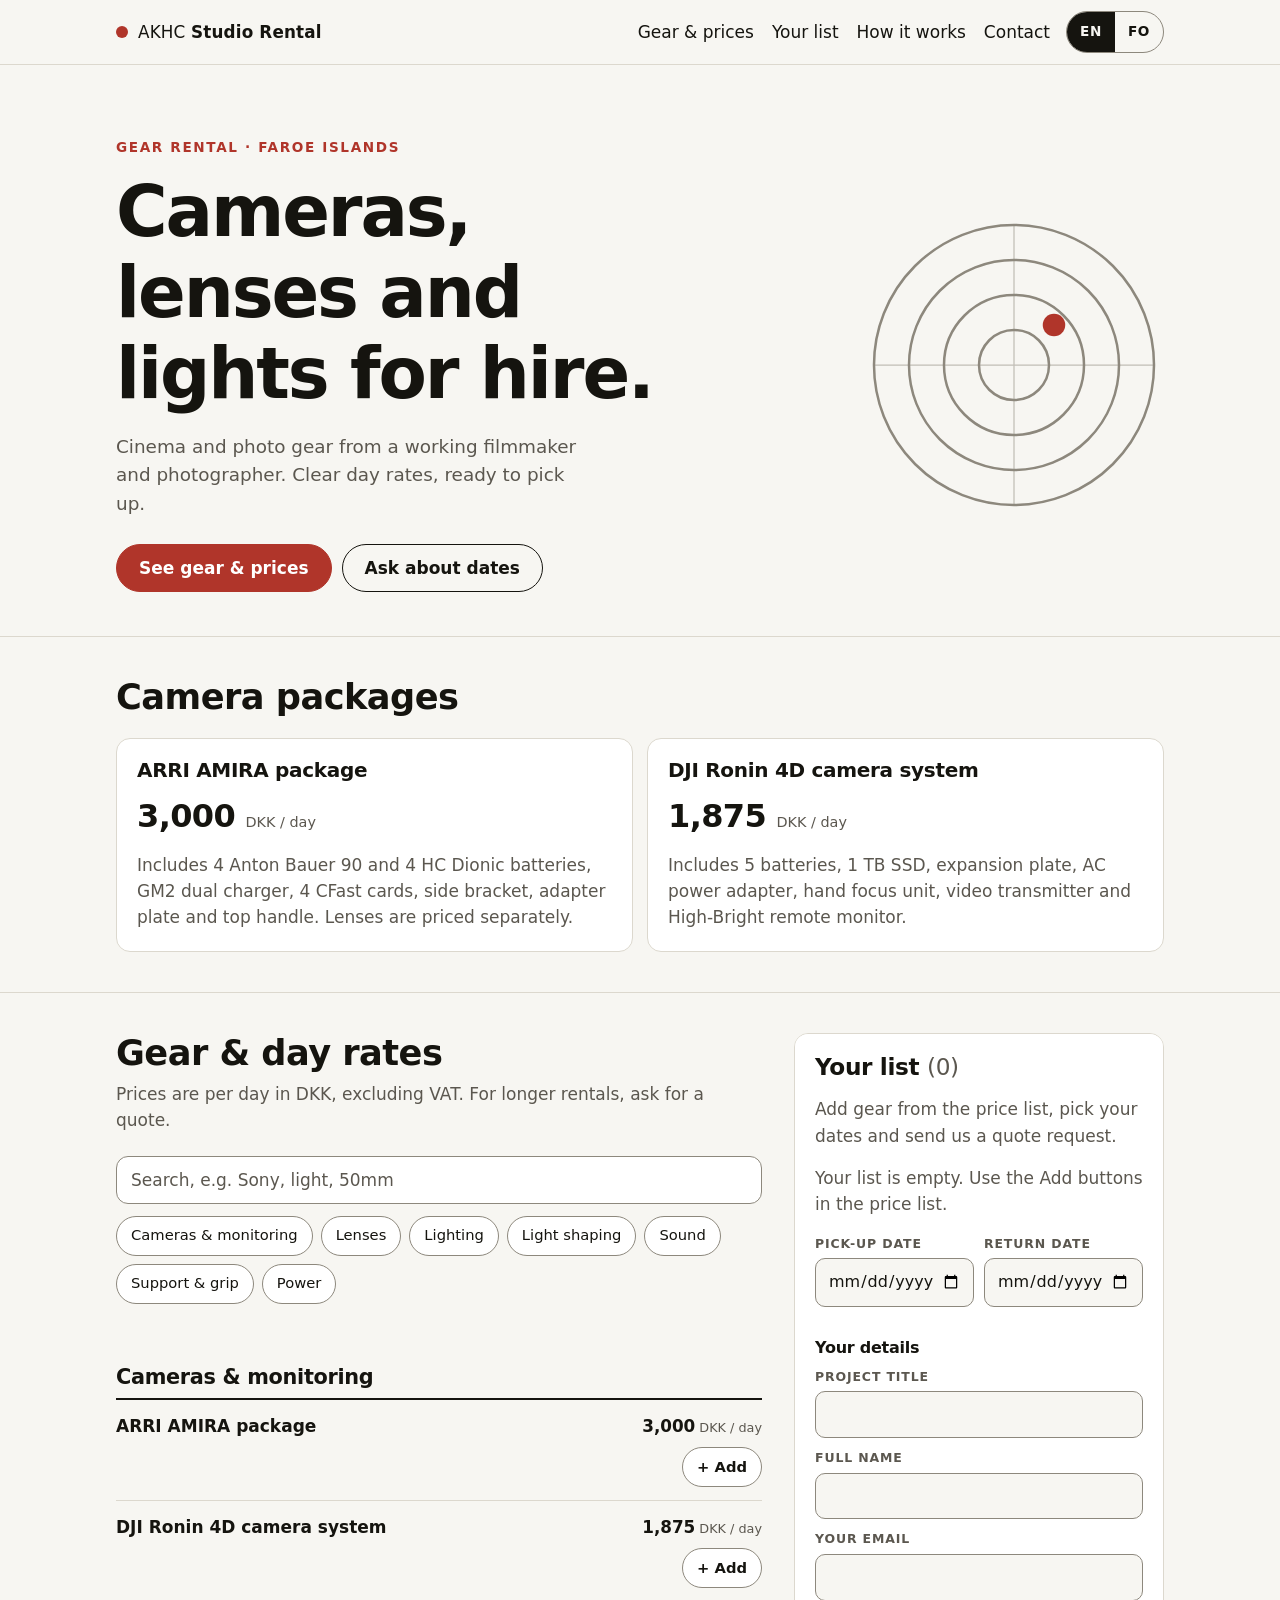
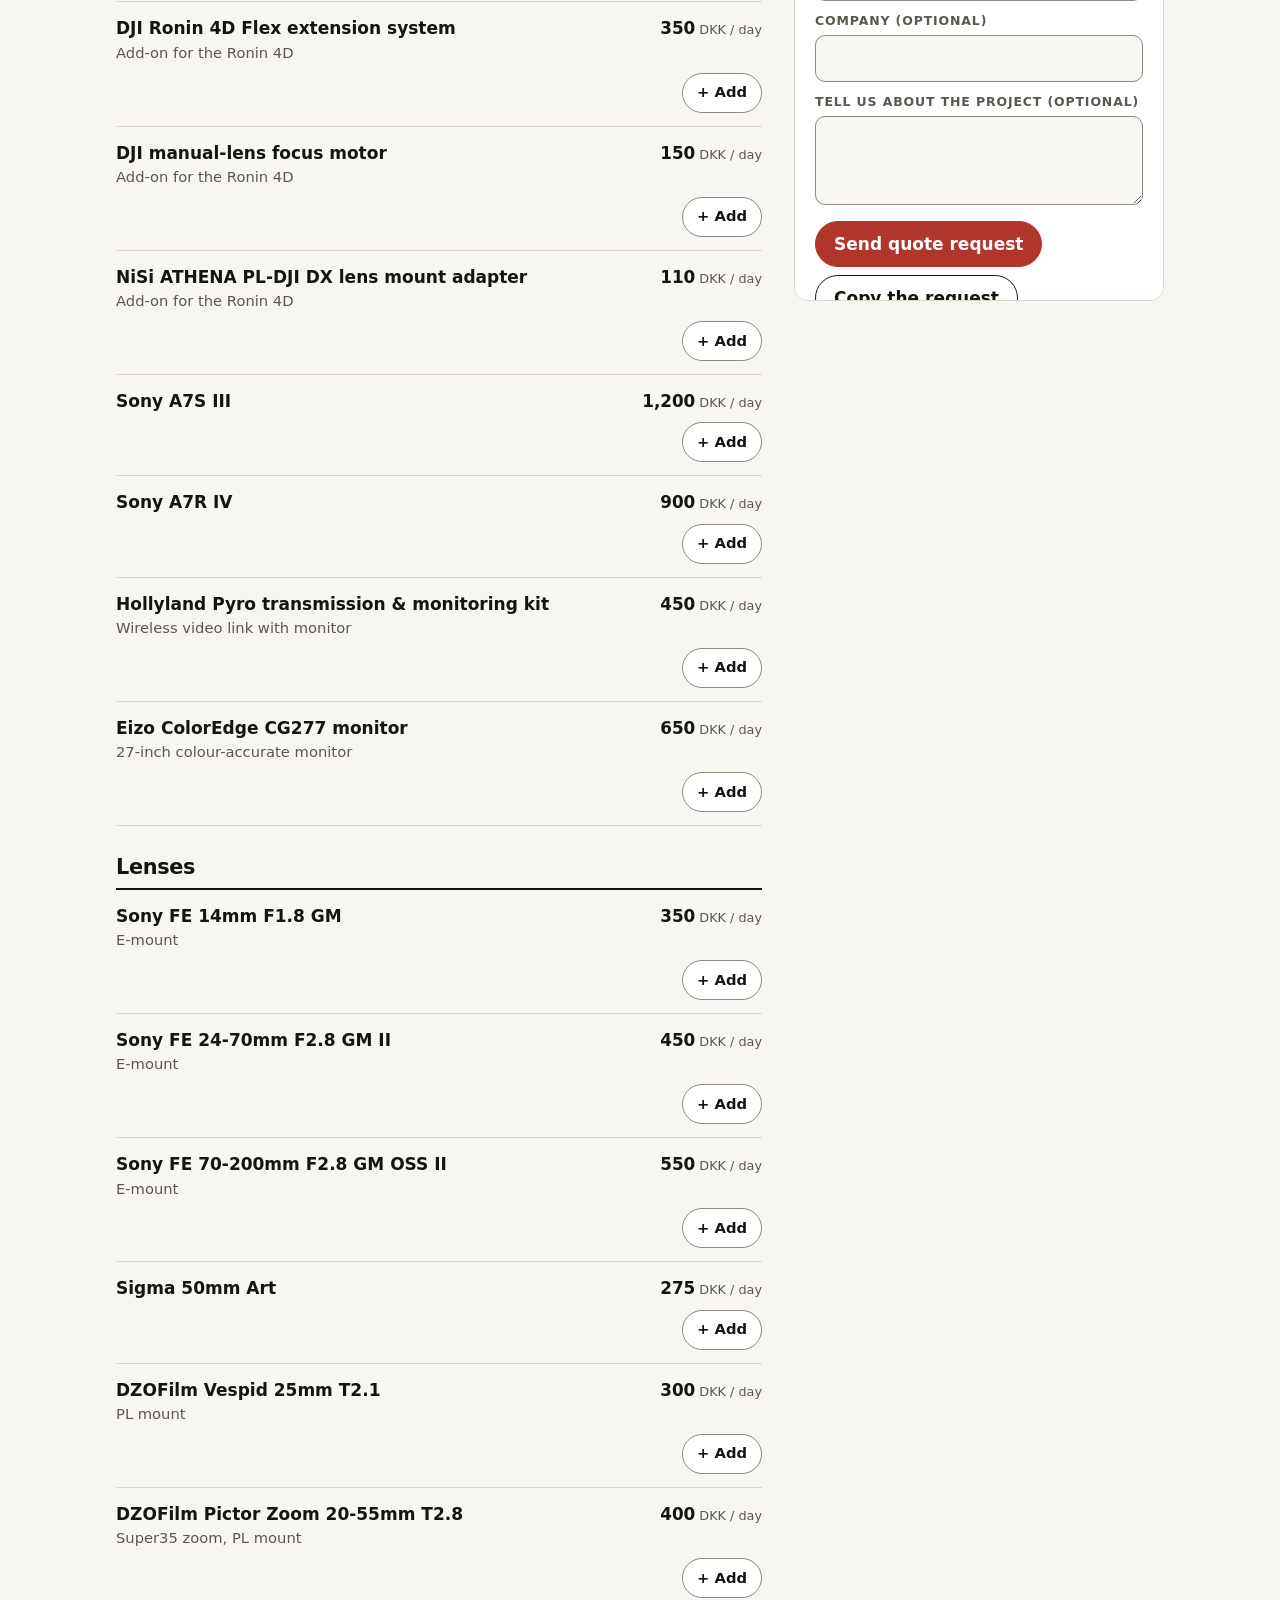
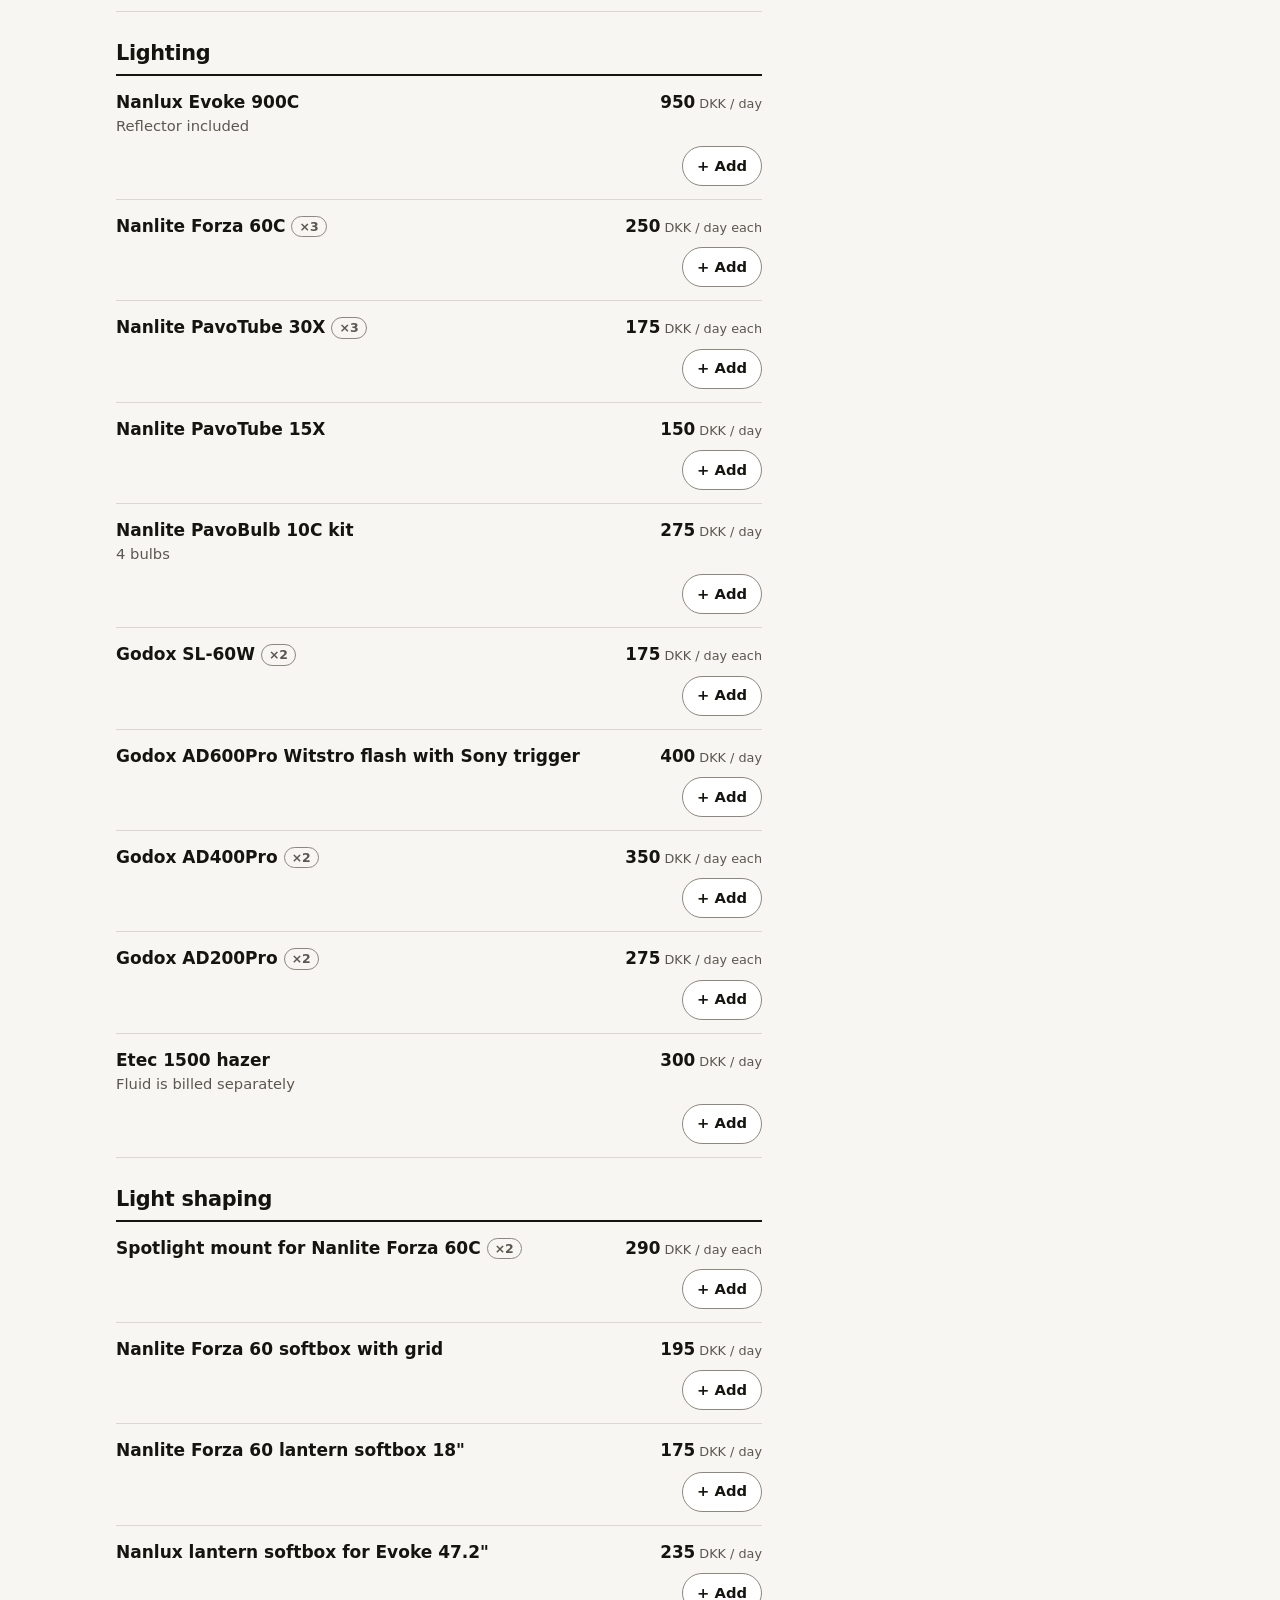
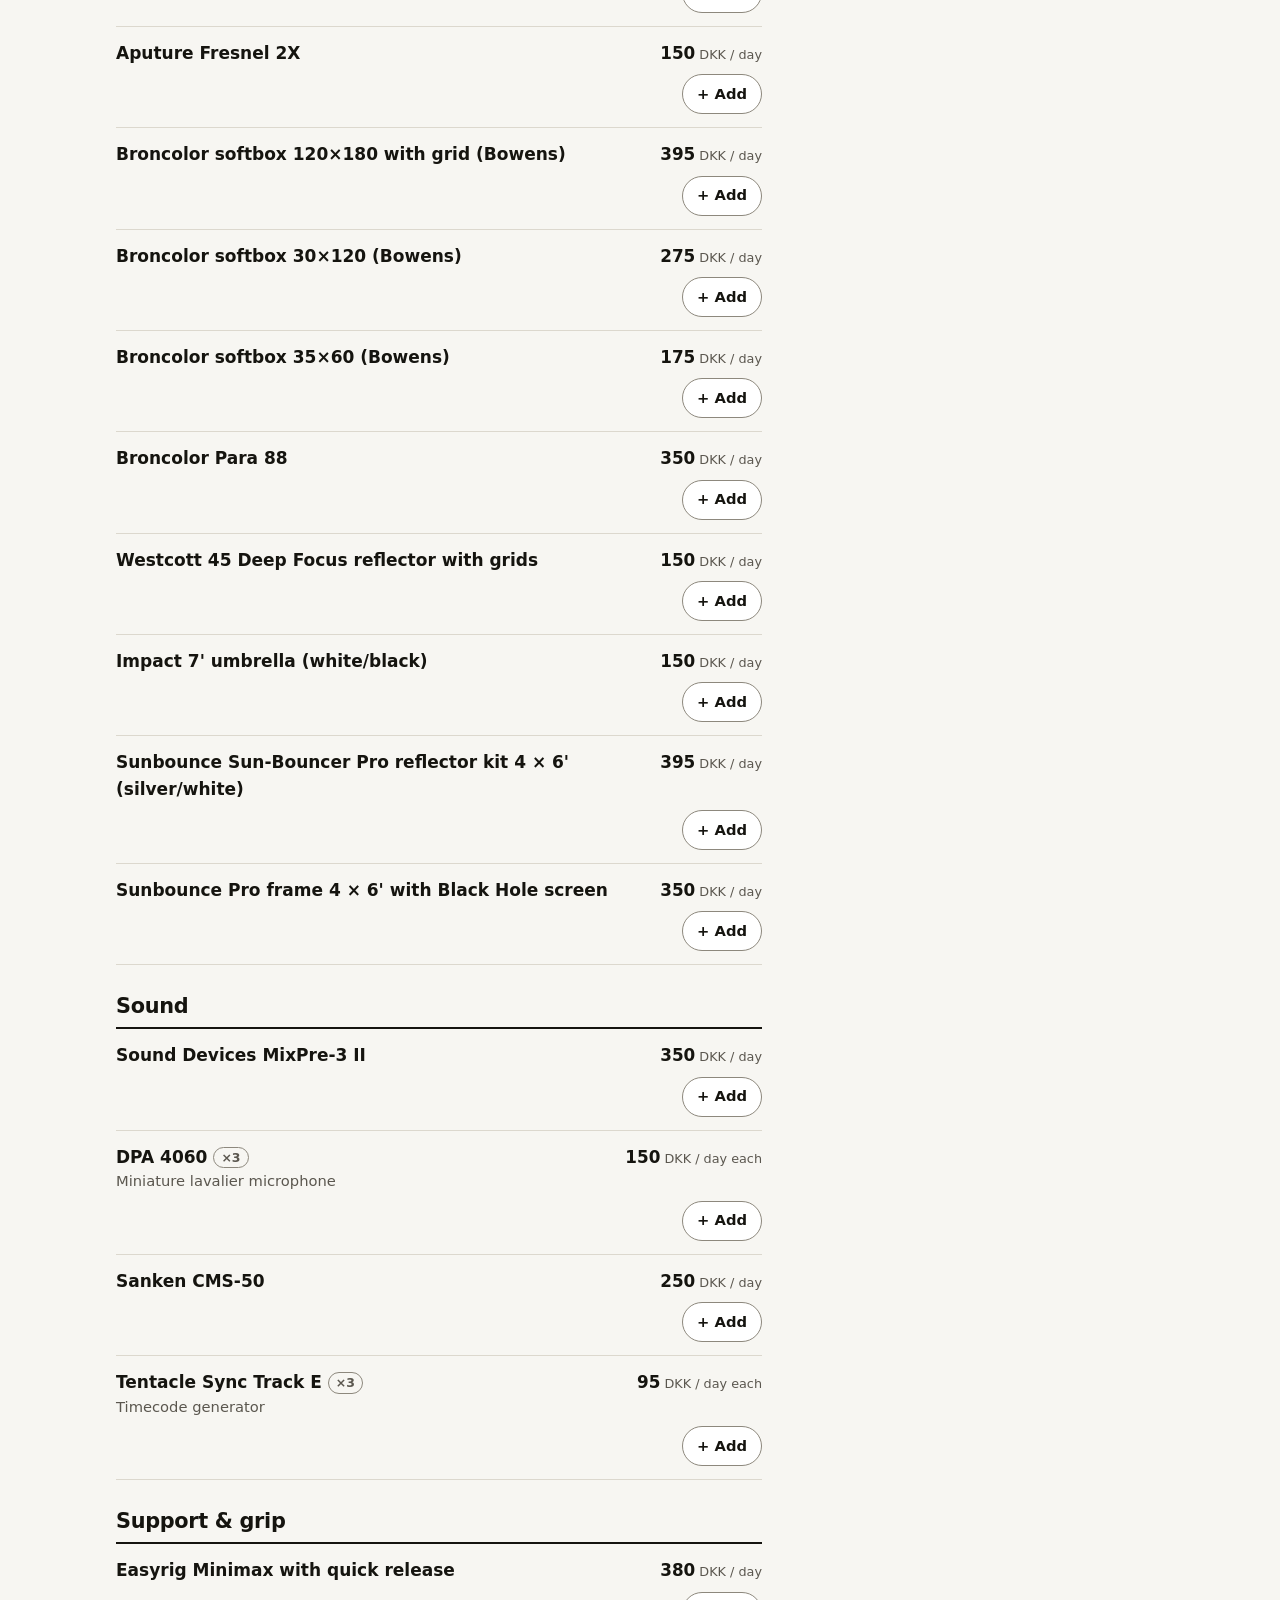
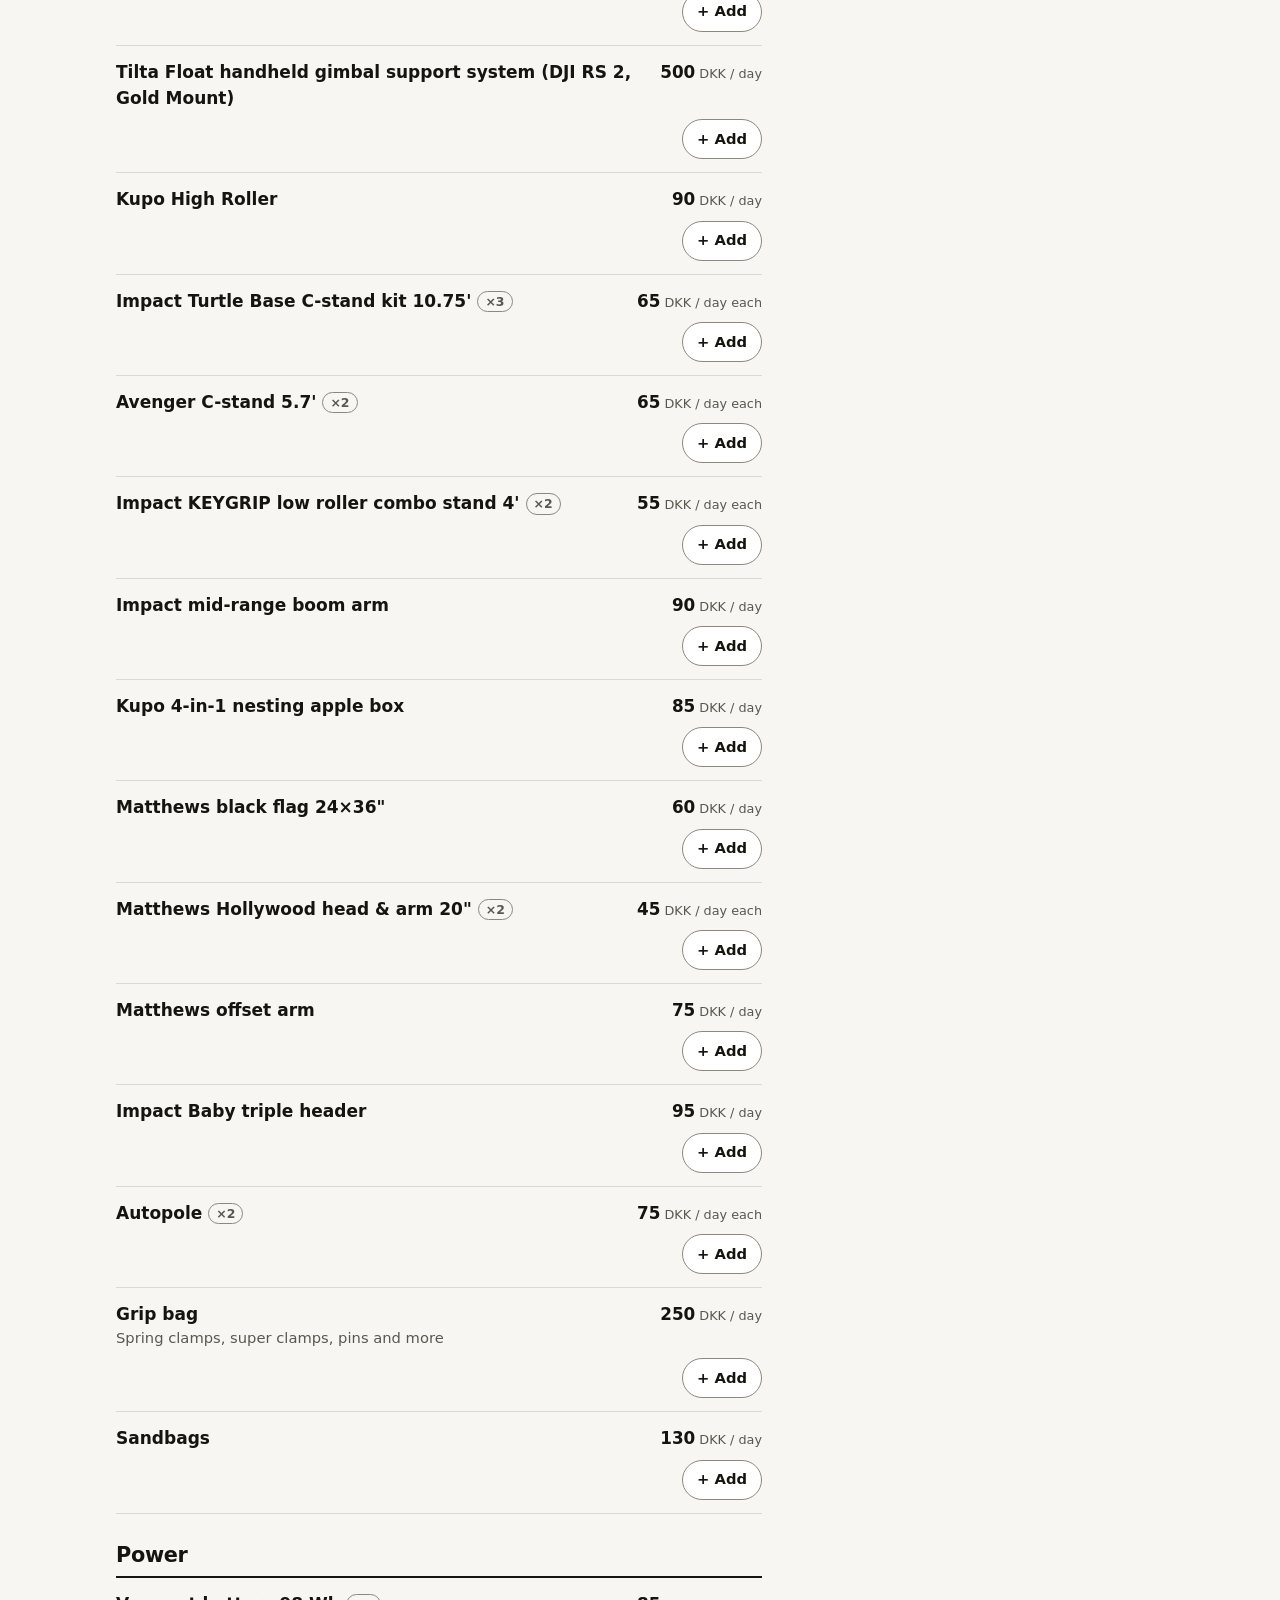
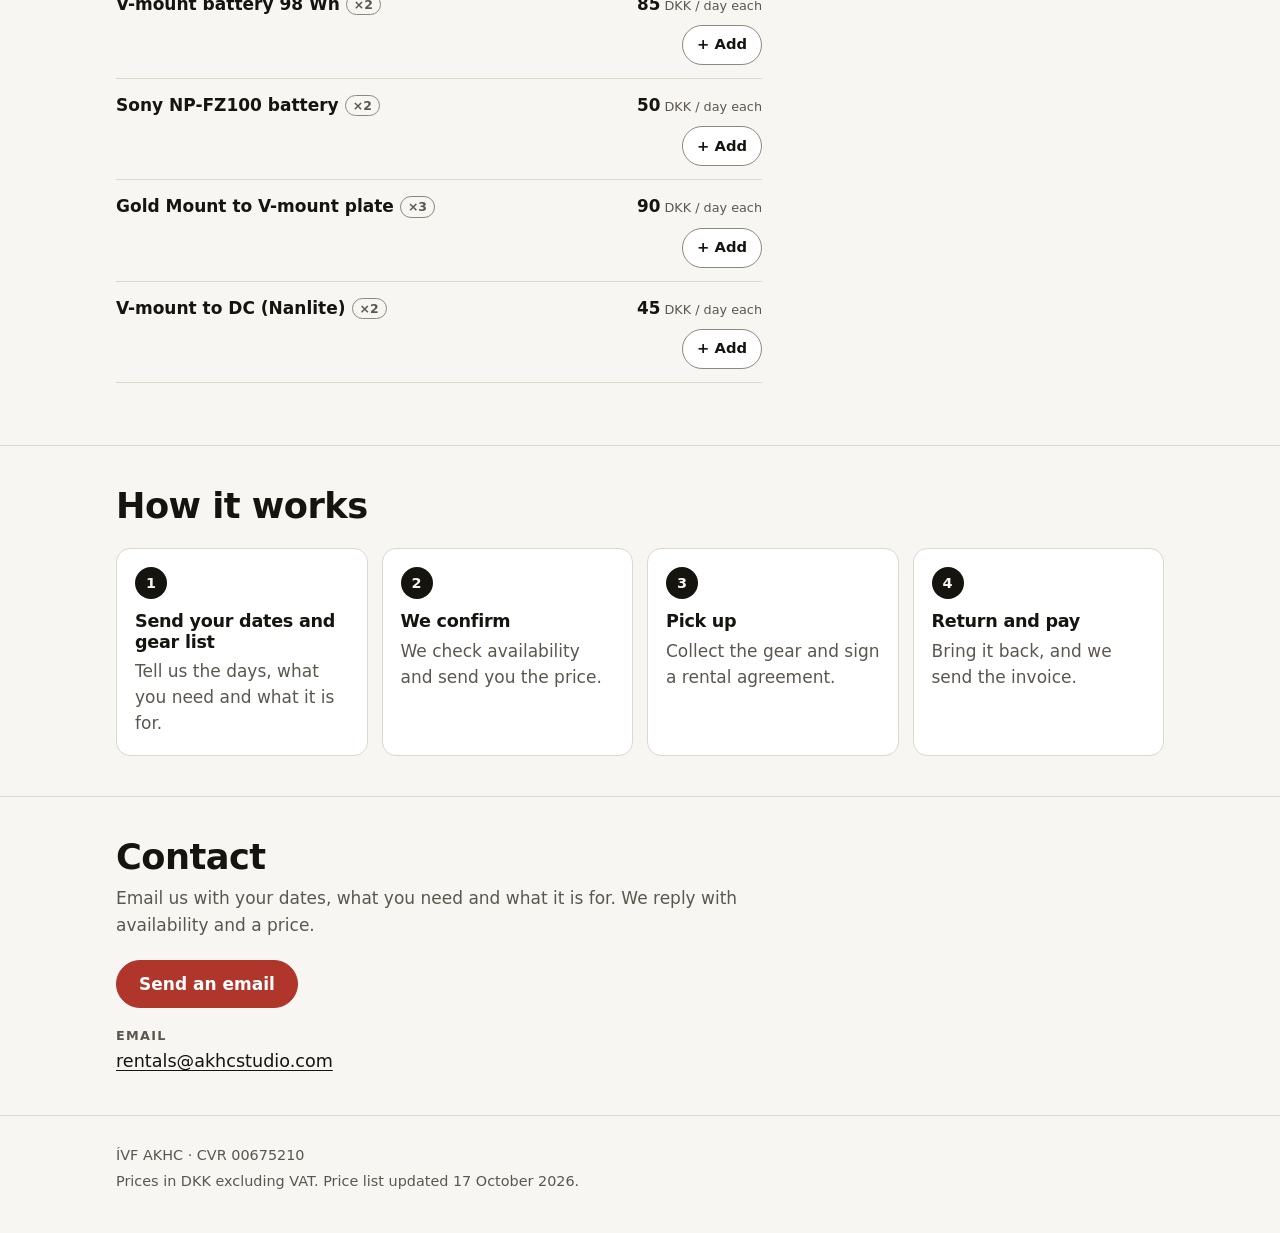
==== index.html @ f1ce41a9 "AKHC Studio Rental website Price list, camera packages and how renting works, with a list visitors c" ====
<!doctype html>
<html lang="en">
<head>
<meta charset="utf-8">
<meta name="viewport" content="width=device-width, initial-scale=1">
<title>AKHC Studio Rental – cameras, lenses and lights for hire</title>
<meta name="description" content="Cinema and photo gear for hire in the Faroe Islands: ARRI AMIRA, DJI Ronin 4D, Sony cameras, lenses, lighting, sound and grip. Day rates in DKK.">
<!-- DRAFT: keeps search engines away. Delete the next line when the site is ready to go public. -->
<meta name="robots" content="noindex">
<meta name="color-scheme" content="light dark">
<meta name="theme-color" content="#f7f6f2" media="(prefers-color-scheme: light)">
<meta name="theme-color" content="#0f0f0e" media="(prefers-color-scheme: dark)">
<link rel="icon" href="favicon.svg" type="image/svg+xml">
<link rel="stylesheet" href="css/style.css">
<script src="js/config.js" defer></script>
<script src="js/gear.js" defer></script>
<script src="js/text.js" defer></script>
<script src="js/quote.js" defer></script>
<script src="js/app.js" defer></script>
</head>
<body>
<a class="skip" href="#main" data-t="skip">Skip to content</a>

<header class="site-header">
  <div class="wrap bar">
    <a class="brand" href="#top" aria-label="AKHC Studio Rental">
      <span class="dot" aria-hidden="true"></span><span class="brand-name">AKHC <b>Studio Rental</b></span>
    </a>
    <div class="lang" role="group" aria-label="Language" data-t-aria-label="langLabel">
      <button type="button" data-lang="en" lang="en" aria-label="English" aria-pressed="true">EN</button>
      <button type="button" data-lang="fo" lang="fo" aria-label="Føroyskt" aria-pressed="false">FO</button>
    </div>
    <nav class="nav" aria-label="Main" data-t-aria-label="navLabel">
      <a href="#gear" data-t="navGear">Gear &amp; prices</a>
      <a href="#list" data-t="navList">Your list</a>
      <a href="#how" data-t="navHow">How it works</a>
      <a href="#contact" data-t="navContact">Contact</a>
    </nav>
  </div>
</header>

<main id="main">
  <section class="hero" id="top">
    <div class="wrap hero-grid">
      <div class="hero-text">
        <p class="kicker" data-t="kicker">Gear rental · Faroe Islands</p>
        <h1 data-t="h1">Cameras, lenses and lights for hire.</h1>
        <p class="lead" data-t="lead">Cinema and photo gear from a working filmmaker and photographer. Clear day rates, ready to pick up.</p>
        <p class="cta">
          <a class="btn primary" href="#gear" data-t="ctaGear">See gear &amp; prices</a>
          <a class="btn" href="#contact" data-t="ctaContact">Ask about dates</a>
        </p>
      </div>
      <svg class="lens" viewBox="0 0 240 240" aria-hidden="true" focusable="false">
        <circle cx="120" cy="120" r="112" fill="none" stroke="currentColor" stroke-width="2"/>
        <circle cx="120" cy="120" r="84" fill="none" stroke="currentColor" stroke-width="2"/>
        <circle cx="120" cy="120" r="56" fill="none" stroke="currentColor" stroke-width="2"/>
        <circle cx="120" cy="120" r="28" fill="none" stroke="currentColor" stroke-width="2"/>
        <path d="M120 8v224M8 120h224" stroke="currentColor" stroke-width="1" opacity=".5"/>
        <circle class="lens-dot" cx="152" cy="88" r="9"/>
      </svg>
    </div>
  </section>

  <noscript><div class="wrap"><p class="notice" id="noscript">This page needs JavaScript to show the price list. Please turn it on, or contact us directly.</p></div></noscript>

  <section class="band" id="packages" aria-labelledby="pkg-h" hidden>
    <div class="wrap">
      <h2 id="pkg-h" data-t="pkgTitle">Camera packages</h2>
      <div class="cards" id="pkg-cards"></div>
    </div>
  </section>

  <section class="band" id="gear" aria-labelledby="gear-h">
    <div class="wrap gear-grid">
    <div class="gear-main">
      <h2 id="gear-h" data-t="gearTitle">Gear &amp; day rates</h2>
      <p class="sub" data-t="gearLead">Prices are per day in DKK, excluding VAT. For longer rentals, ask for a quote.</p>

      <div class="tools">
        <label class="sr" for="q" data-t="searchLabel">Search the gear list</label>
        <input id="q" type="search" autocomplete="off" placeholder="Search, e.g. Sony, light, 50mm" data-t-placeholder="searchPh">
        <nav class="chips" id="chips" aria-label="Jump to a category" data-t-aria-label="jumpLabel"></nav>
      </div>
      <p class="meta" id="count" role="status" aria-live="polite"></p>

      <div id="gear-list"></div>
      <p class="empty" id="empty" data-t="noMatch" hidden>Nothing matches that search.</p>
      <p class="legend" id="legend"></p>
    </div>
    <aside class="list" id="list" aria-labelledby="list-h"></aside>
    </div>
  </section>

  <section class="band" id="how" aria-labelledby="how-h">
    <div class="wrap">
      <h2 id="how-h" data-t="howTitle">How it works</h2>
      <ol class="steps">
        <li><h3 data-t="step1t">Send your dates and gear list</h3><p data-t="step1">Tell us the days, what you need and what it is for.</p></li>
        <li><h3 data-t="step2t">We confirm</h3><p data-t="step2">We check availability and send you the price.</p></li>
        <li><h3 data-t="step3t">Pick up</h3><p data-t="step3">Collect the gear and sign a rental agreement.</p></li>
        <li><h3 data-t="step4t">Return and pay</h3><p data-t="step4">Bring it back, and we send the invoice.</p></li>
      </ol>
    </div>
  </section>

  <section class="band" id="contact" aria-labelledby="contact-h">
    <div class="wrap">
      <h2 id="contact-h" data-t="contactTitle">Contact</h2>
      <p class="sub" data-t="contactLead">Email us with your dates, what you need and what it is for. We reply with availability and a price.</p>
      <div id="contact-body"></div>
    </div>
  </section>
</main>

<a class="listbar" id="listbar" href="#list" hidden></a>

<footer class="site-footer">
  <div class="wrap">
    <p id="foot-company"></p>
    <p><span data-t="footPrices">Prices in DKK excluding VAT.</span> <span id="foot-updated"></span></p>
  </div>
</footer>
</body>
</html>
---- css/style.css ----
/* AKHC Studio Rental – plain CSS, no build step. Colours are tokens on :root; dark mode follows the visitor's system setting. */
:root {
  color-scheme: light dark;
  --bg: #f7f6f2;
  --surface: #ffffff;
  --text: #15140f;
  --muted: #5b574f;
  --line: #dcd8ce;
  --edge: #8d887d;          /* borders of form controls (3:1 against the page) */
  --accent: #b0352a;        /* red from the AKHC logo; text and buttons */
  --on-accent: #ffffff;
  --focus: #1f5fd6;
  --warn-bg: #fff3cf;
  --warn-text: #5c4300;
  --font: ui-sans-serif, system-ui, -apple-system, "Segoe UI", Roboto, "Helvetica Neue", Arial, sans-serif;
  --radius: 14px;
}
@media (prefers-color-scheme: dark) {
  :root {
    --bg: #0f0f0e;
    --surface: #181816;
    --text: #f1eee6;
    --muted: #aaa59a;
    --line: #2e2c27;
    --edge: #6f6b62;
    --accent: #ff7a66;
    --on-accent: #14110f;
    --focus: #8ab4ff;
    --warn-bg: #3a2f10;
    --warn-text: #ffe2a0;
  }
}

*, *::before, *::after { box-sizing: border-box; }
html { -webkit-text-size-adjust: 100%; scroll-padding-top: 12px; }
@media (prefers-reduced-motion: no-preference) { html { scroll-behavior: smooth; } }
body {
  margin: 0;
  background: var(--bg);
  color: var(--text);
  font: 17px/1.55 var(--font);
  overflow-wrap: anywhere;
}
h1, h2, h3 { line-height: 1.15; margin: 0; letter-spacing: -0.015em; }
p { margin: 0; }
a { color: inherit; }
:focus-visible { outline: 3px solid var(--focus); outline-offset: 3px; border-radius: 4px; }
.wrap { width: 100%; max-width: 1080px; margin-inline: auto; padding-inline: 16px; }
.sr { position: absolute; width: 1px; height: 1px; overflow: hidden; clip-path: inset(50%); white-space: nowrap; }
[hidden] { display: none !important; }

.skip { position: absolute; left: 8px; top: -60px; z-index: 10; background: var(--text); color: var(--bg); padding: 10px 14px; border-radius: 8px; }
.skip:focus { top: 8px; }

/* Header */
.site-header { border-bottom: 1px solid var(--line); }
.bar { display: flex; flex-wrap: wrap; align-items: center; justify-content: space-between; gap: 4px 16px; padding-block: 10px; }
.brand { display: inline-flex; align-items: center; gap: 10px; text-decoration: none; min-height: 44px; font-size: 1.05rem; letter-spacing: .01em; }
.brand b { font-weight: 700; }
.dot { width: 12px; height: 12px; border-radius: 50%; background: var(--accent); flex: none; }
.lang { display: inline-flex; border: 1px solid var(--edge); border-radius: 999px; overflow: hidden; }
.lang button { font: inherit; font-size: .85rem; font-weight: 600; letter-spacing: .04em; min-width: 48px; min-height: 40px; padding: 0 12px; border: 0; background: transparent; color: var(--text); cursor: pointer; }
.lang button[aria-pressed="true"] { background: var(--text); color: var(--bg); }
.nav { display: flex; flex-wrap: wrap; gap: 0 18px; width: 100%; }
.nav a { display: inline-flex; align-items: center; min-height: 44px; text-decoration: none; font-weight: 500; }
.nav a:hover { text-decoration: underline; text-underline-offset: 4px; }
@media (min-width: 720px) {
  .nav { width: auto; order: 2; margin-left: auto; }
  .lang { order: 3; }
}

/* Hero */
.hero { padding-block: 44px 28px; }
.hero-grid { display: grid; gap: 28px; align-items: center; }
.kicker { font-size: .85rem; font-weight: 600; letter-spacing: .12em; text-transform: uppercase; color: var(--accent); margin-bottom: 14px; }
h1 { font-size: clamp(2.3rem, 9vw, 4.4rem); max-width: 14ch; font-weight: 750; letter-spacing: -0.03em; }
.lead { font-size: 1.15rem; color: var(--muted); max-width: 40ch; margin-top: 18px; }
.cta { display: flex; flex-wrap: wrap; gap: 10px; margin-top: 26px; }
.btn { display: inline-flex; align-items: center; justify-content: center; min-height: 48px; padding: 0 22px; border: 1.5px solid var(--text); border-radius: 999px; font-weight: 600; text-decoration: none; background: transparent; color: var(--text); }
.btn:hover { background: var(--surface); }
.btn.primary { background: var(--accent); border-color: var(--accent); color: var(--on-accent); }
.btn.primary:hover { filter: brightness(1.08); }
.lens { display: none; width: min(100%, 300px); justify-self: end; color: var(--line); }
.lens-dot { fill: var(--accent); }
@media (min-width: 720px) {
  .hero { padding-block: 72px 44px; }
  .hero-grid { grid-template-columns: 1.4fr 1fr; }
  .lens { display: block; color: var(--edge); }
}

/* Sections */
.band { padding-block: 40px; border-top: 1px solid var(--line); }
h2 { font-size: clamp(1.6rem, 5vw, 2.2rem); }
.sub { color: var(--muted); margin-top: 8px; max-width: 60ch; }
h3 { font-size: 1.1rem; }

/* Package cards */
.cards { display: grid; gap: 14px; margin-top: 20px; }
@media (min-width: 720px) { .cards { grid-template-columns: 1fr 1fr; } }
.card { background: var(--surface); border: 1px solid var(--line); border-radius: var(--radius); padding: 20px; display: flex; flex-direction: column; gap: 10px; }
.card h3 { font-size: 1.25rem; }
.card p.price { font-size: 2rem; font-weight: 750; letter-spacing: -0.02em; color: var(--text); }
.card .price small { font-size: .9rem; font-weight: 500; color: var(--muted); letter-spacing: 0; }
.card p { color: var(--muted); }
.card .est { margin: 0 0 0 8px; vertical-align: 4px; }

/* Search and category chips (the list is kept narrower than the page so names and prices stay close) */
.tools, .meta, .cat, .legend, .empty { max-width: 860px; }
.tools { margin-top: 22px; display: grid; gap: 12px; }
#q { width: 100%; min-height: 48px; font: inherit; color: var(--text); background: var(--surface); border: 1.5px solid var(--edge); border-radius: 12px; padding: 0 14px; }
#q::placeholder { color: var(--muted); opacity: 1; }
.chips { display: flex; flex-wrap: wrap; gap: 8px; }
.chips a { display: inline-flex; align-items: center; min-height: 40px; padding: 0 14px; border: 1px solid var(--edge); border-radius: 999px; font-size: .92rem; text-decoration: none; background: var(--surface); }
.chips a:hover { border-color: var(--text); }
.meta { color: var(--muted); font-size: .9rem; margin-top: 12px; min-height: 1.4em; }

/* Gear list */
.cat { margin-top: 30px; }
.cat h3 { font-size: 1.3rem; padding-bottom: 8px; border-bottom: 2px solid var(--text); }
.items { list-style: none; margin: 0; padding: 0; }
.item { display: grid; grid-template-columns: 1fr auto; gap: 2px 16px; align-items: baseline; padding: 13px 0; border-bottom: 1px solid var(--line); }
.item-name { font-weight: 600; }
.qty { display: inline-block; margin-left: 6px; padding: 0 7px; border-radius: 999px; border: 1px solid var(--edge); font-size: .78rem; font-weight: 600; color: var(--muted); vertical-align: 1px; white-space: nowrap; }
.item-note { display: block; color: var(--muted); font-size: .92rem; }
.item-price { grid-column: 2; grid-row: 1; text-align: right; white-space: nowrap; font-variant-numeric: tabular-nums; }
.item-price .amt { font-weight: 700; font-size: 1.05rem; }
.item-price .unit { color: var(--muted); font-size: .8rem; }
.est { display: inline-block; margin-right: 6px; padding: 0 6px; border-radius: 6px; background: var(--warn-bg); color: var(--warn-text); font-size: .72rem; font-weight: 700; letter-spacing: .03em; }
.ask { color: var(--muted); font-size: .92rem; }
@media (max-width: 560px) { .item-price .unit { display: block; line-height: 1.3; } }
.empty { margin-top: 24px; color: var(--muted); }
.legend { margin-top: 22px; color: var(--muted); font-size: .9rem; }

/* How it works */
.steps { list-style: none; margin: 22px 0 0; padding: 0; display: grid; gap: 14px; counter-reset: s; }
@media (min-width: 720px) { .steps { grid-template-columns: repeat(4, 1fr); } }
.steps li { counter-increment: s; background: var(--surface); border: 1px solid var(--line); border-radius: var(--radius); padding: 18px; }
.steps li::before { content: counter(s); display: grid; place-items: center; width: 32px; height: 32px; border-radius: 50%; background: var(--text); color: var(--bg); font-weight: 700; font-size: .9rem; margin-bottom: 12px; }
.steps p { color: var(--muted); margin-top: 6px; }

/* Contact */
.contact { margin-top: 22px; display: grid; gap: 18px; }
.contact dl { margin: 0; display: grid; gap: 14px; }
.contact dt { font-size: .8rem; font-weight: 600; letter-spacing: .1em; text-transform: uppercase; color: var(--muted); }
.contact dd { margin: 2px 0 0; font-size: 1.1rem; }
.contact dd a { text-underline-offset: 3px; }
.notice { background: var(--warn-bg); color: var(--warn-text); border-radius: 10px; padding: 12px 14px; margin-top: 16px; font-size: .95rem; }

/* Footer */
.site-footer { border-top: 1px solid var(--line); padding-block: 28px 40px; color: var(--muted); font-size: .9rem; display: grid; gap: 4px; }
.site-footer .wrap { display: grid; gap: 4px; }

/* Your list: the quote request. A panel beside the price list on a wide screen, below it on a phone. */
button.btn { font: inherit; font-weight: 600; cursor: pointer; }
.btn:disabled { opacity: .5; cursor: not-allowed; }
.gear-grid { display: grid; gap: 32px; }
.gear-main { min-width: 0; }
.list { background: var(--surface); border: 1px solid var(--line); border-radius: var(--radius); padding: 20px; display: grid; gap: 16px; min-width: 0; align-content: start; scroll-margin-top: 12px; }
@media (min-width: 1000px) {
  .gear-grid { grid-template-columns: minmax(0, 1fr) 370px; align-items: start; }
  .list { position: sticky; top: 16px; max-height: calc(100vh - 32px); overflow: auto; overscroll-behavior: contain; }
}
.list h2 { font-size: 1.45rem; }
.list h3 { font-size: 1rem; }
.list .sub { margin-top: 0; }
.list .count { color: var(--muted); font-weight: 500; font-variant-numeric: tabular-nums; }
.list-empty { color: var(--muted); }
.list-items { list-style: none; margin: 0; padding: 0; }
.list-items li { display: grid; grid-template-columns: minmax(0, 1fr) auto; gap: 4px 12px; align-items: center; padding: 10px 0; border-bottom: 1px solid var(--line); }
.list-items li:first-child { border-top: 1px solid var(--line); }
.list-items .nm { font-weight: 600; }
.list-items .pr { color: var(--muted); font-size: .88rem; font-variant-numeric: tabular-nums; }
.list-ctl { display: inline-flex; align-items: center; gap: 4px; }
.stepper { display: inline-flex; align-items: center; border: 1.5px solid var(--edge); border-radius: 999px; background: var(--surface); }
.stepper button { font: inherit; font-weight: 700; font-size: 1.1rem; width: 40px; min-height: 40px; border: 0; border-radius: 999px; background: transparent; color: var(--text); cursor: pointer; }
.stepper button:disabled { color: var(--edge); cursor: default; }
.stepper output { min-width: 1.5em; text-align: center; font-weight: 700; font-variant-numeric: tabular-nums; }
.rm { font: inherit; font-size: 1.3rem; line-height: 1; width: 40px; min-height: 40px; border: 0; border-radius: 999px; background: transparent; color: var(--muted); cursor: pointer; }
.rm:hover { color: var(--text); }
.add { font: inherit; font-weight: 600; font-size: .92rem; min-height: 40px; padding: 0 14px; border-radius: 999px; border: 1.5px solid var(--edge); background: var(--surface); color: var(--text); cursor: pointer; white-space: nowrap; }
.add:hover { border-color: var(--text); }
.item-add { grid-column: 2; grid-row: 2; justify-self: end; margin-top: 6px; }
.list label { display: grid; gap: 5px; font-size: .78rem; font-weight: 600; letter-spacing: .07em; text-transform: uppercase; color: var(--muted); min-width: 0; }
.list input, .list textarea { font: inherit; font-size: 1rem; font-weight: 400; letter-spacing: 0; text-transform: none; color: var(--text); background: var(--bg); border: 1.5px solid var(--edge); border-radius: 10px; padding: 10px 12px; min-height: 46px; width: 100%; min-width: 0; }
.list textarea { resize: vertical; line-height: 1.4; }
.list-dates { display: grid; grid-template-columns: repeat(auto-fit, minmax(min(100%, 140px), 1fr)); gap: 10px; }
.list-form { display: grid; gap: 10px; }
.list-sum { margin: 0; display: grid; grid-template-columns: 1fr auto; gap: 4px 12px; font-variant-numeric: tabular-nums; }
.list-sum dt { color: var(--muted); }
.list-sum dd { margin: 0; text-align: right; }
.list-sum .big { font-weight: 750; font-size: 1.25rem; color: var(--text); }
.list .note { color: var(--muted); font-size: .9rem; margin-top: 8px; }
.list .notice { margin-top: 0; }
.list .actions { display: flex; flex-wrap: wrap; gap: 8px 10px; align-items: center; }
.list .actions.small { gap: 2px 18px; }
.list .btn { min-height: 46px; padding: 0 18px; }
.linkbtn { font: inherit; font-size: .95rem; min-height: 40px; padding: 0; border: 0; background: none; color: var(--text); text-decoration: underline; text-underline-offset: 3px; cursor: pointer; }
.linkbtn:disabled { color: var(--edge); text-decoration: none; cursor: default; }
.list .status { min-height: 1.4em; font-size: .92rem; color: var(--muted); }
.list .status.bad { color: var(--accent); font-weight: 600; }
.listbar { position: fixed; left: 12px; right: 12px; bottom: calc(12px + env(safe-area-inset-bottom, 0px)); z-index: 5; display: flex; justify-content: space-between; align-items: center; gap: 12px; min-height: 52px; padding: 0 20px; border-radius: 999px; background: var(--text); color: var(--bg); text-decoration: none; font-weight: 600; font-variant-numeric: tabular-nums; box-shadow: 0 6px 20px rgba(0, 0, 0, .25); }
body.has-list { padding-bottom: 80px; }
@media (min-width: 1000px) { .listbar { display: none !important; } body.has-list { padding-bottom: 0; } }

@media print {
  .site-header, .hero, .tools, .chips, .skip, #contact .btn, .lang { display: none !important; }
  body { background: #fff; color: #000; font-size: 11pt; }
  .band { border: 0; padding-block: 12px; }
  .card, .steps li { border-color: #999; }
  a { text-decoration: none; }
  .listbar, .item-add, .list .actions, .list .status, .list-form, .stepper button, .rm, .list .notice, #list-link { display: none !important; }
  .stepper { border: 0; }
  .list { border: 0; padding: 0; position: static; max-height: none; overflow: visible; }
  /* "Print or save as PDF" in Your list: only the list, the dates and the estimate */
  body.print-list main > section:not(#gear), body.print-list .gear-main, body.print-list .site-footer { display: none !important; }
}
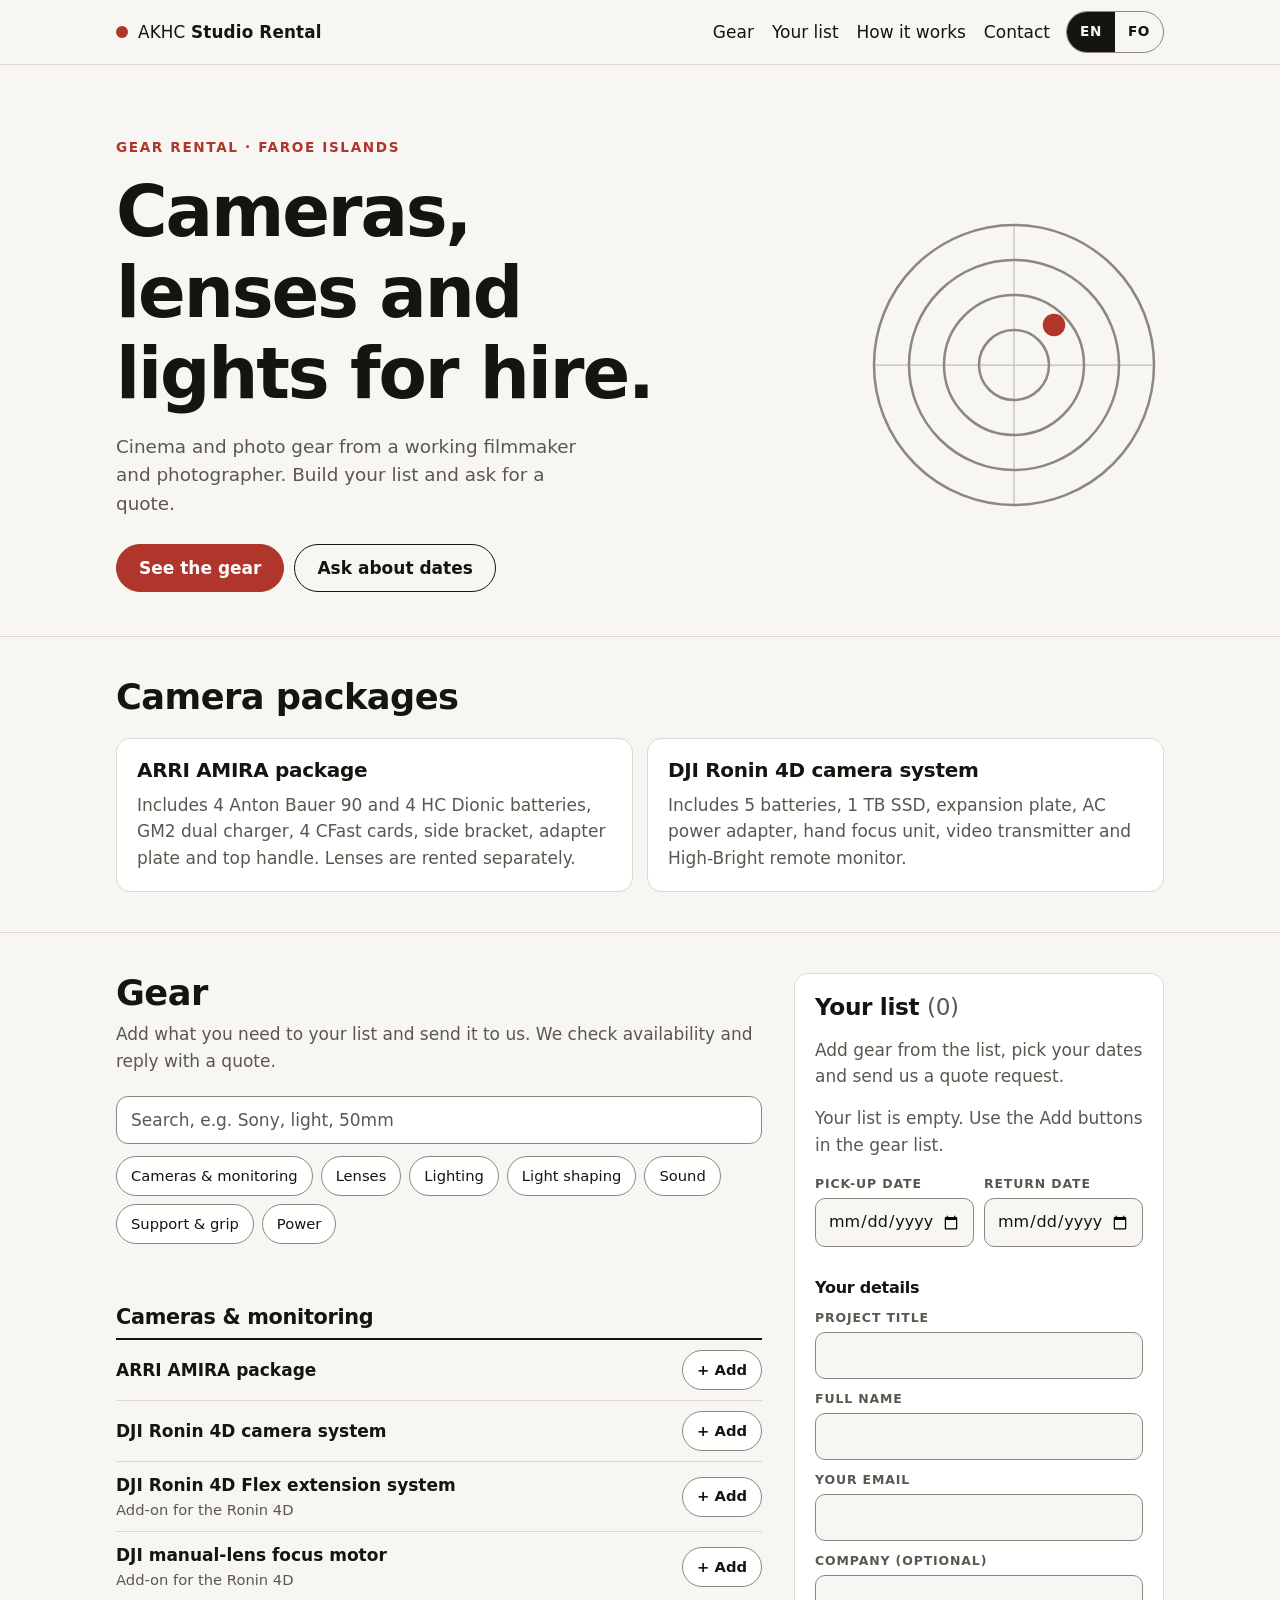
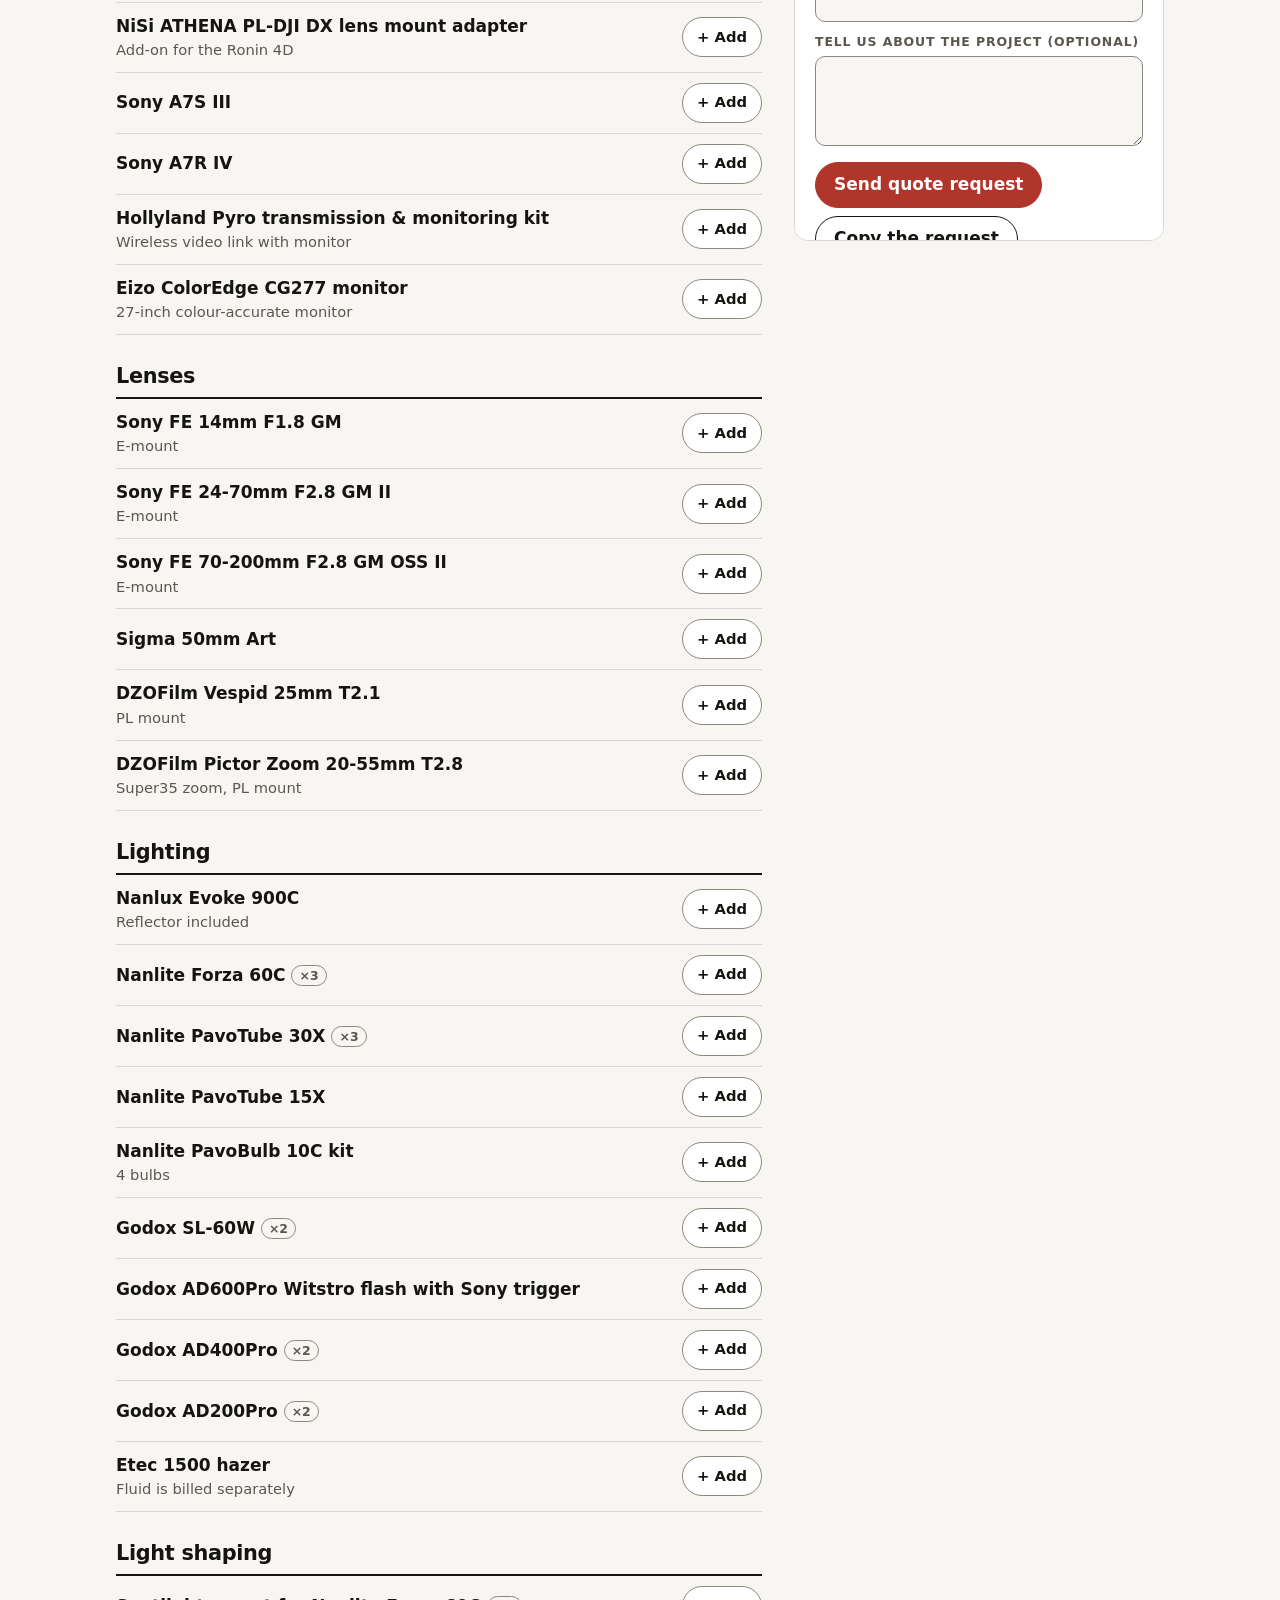
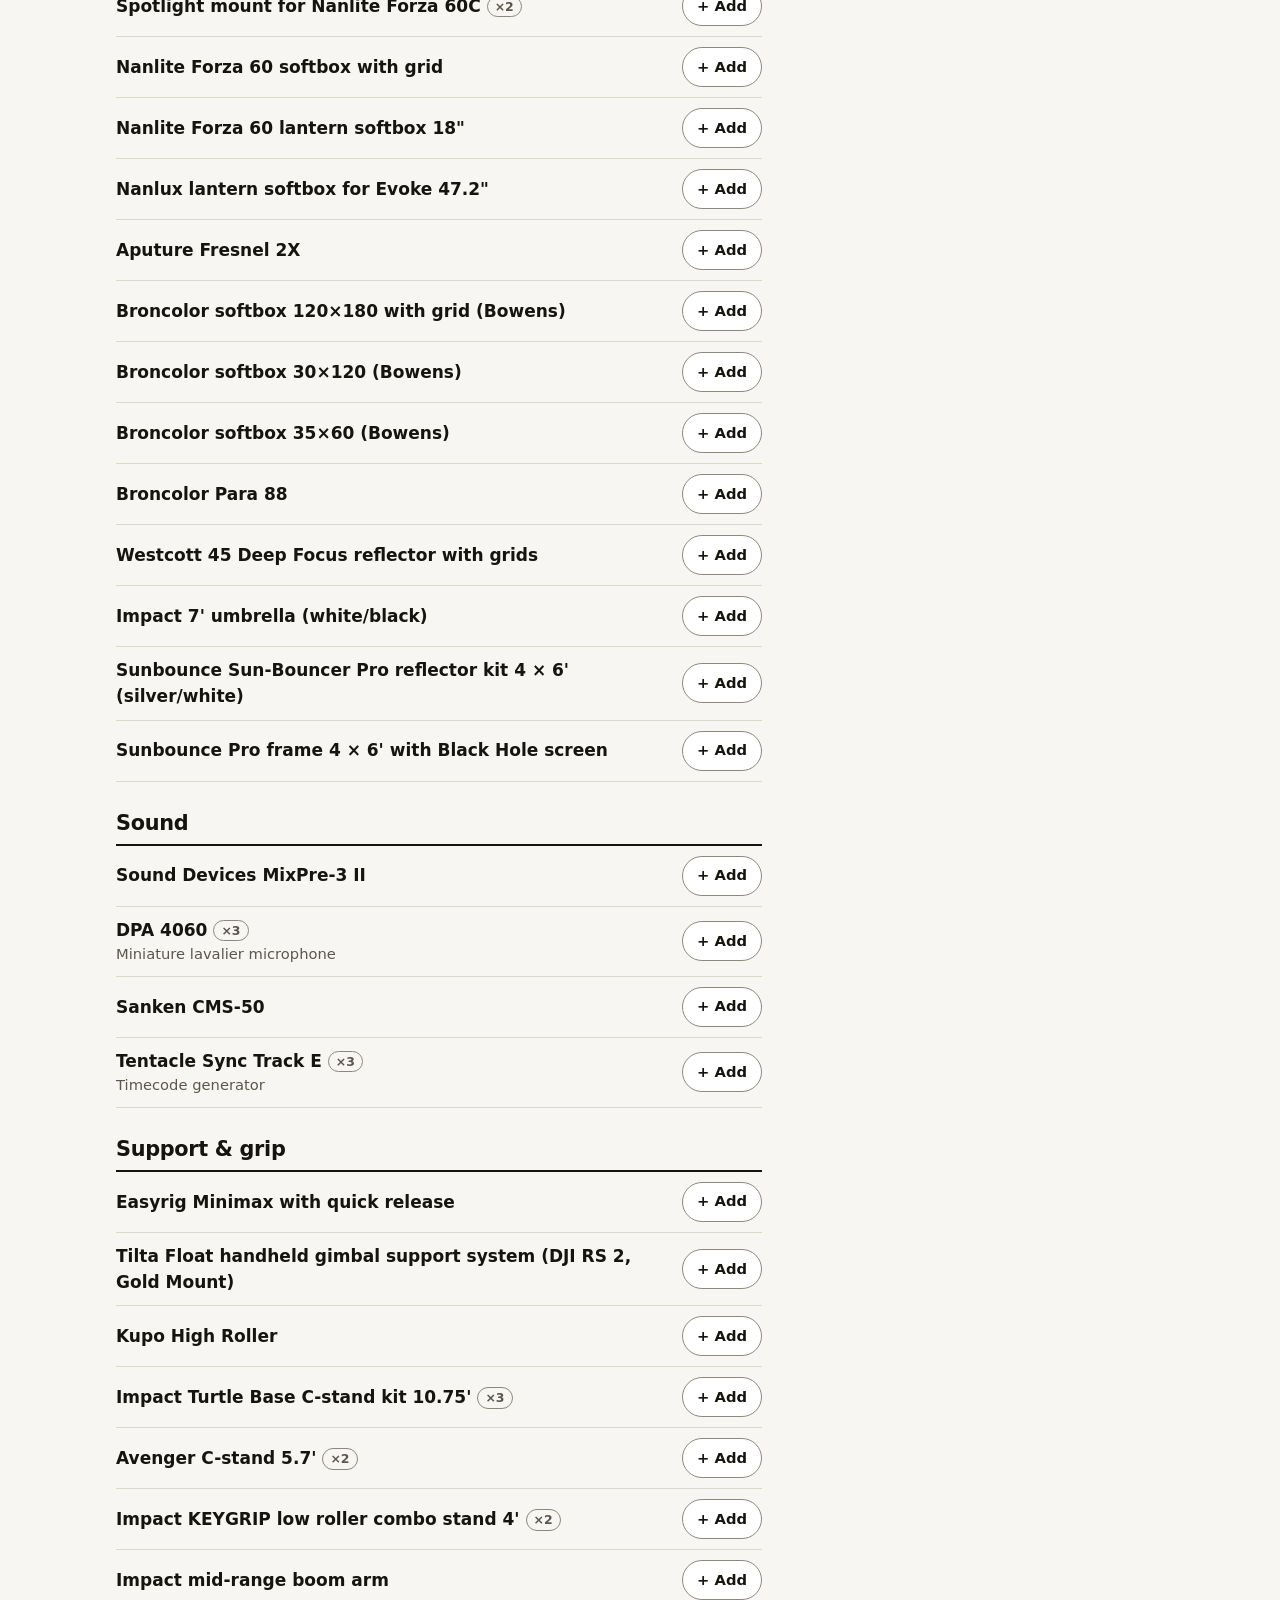
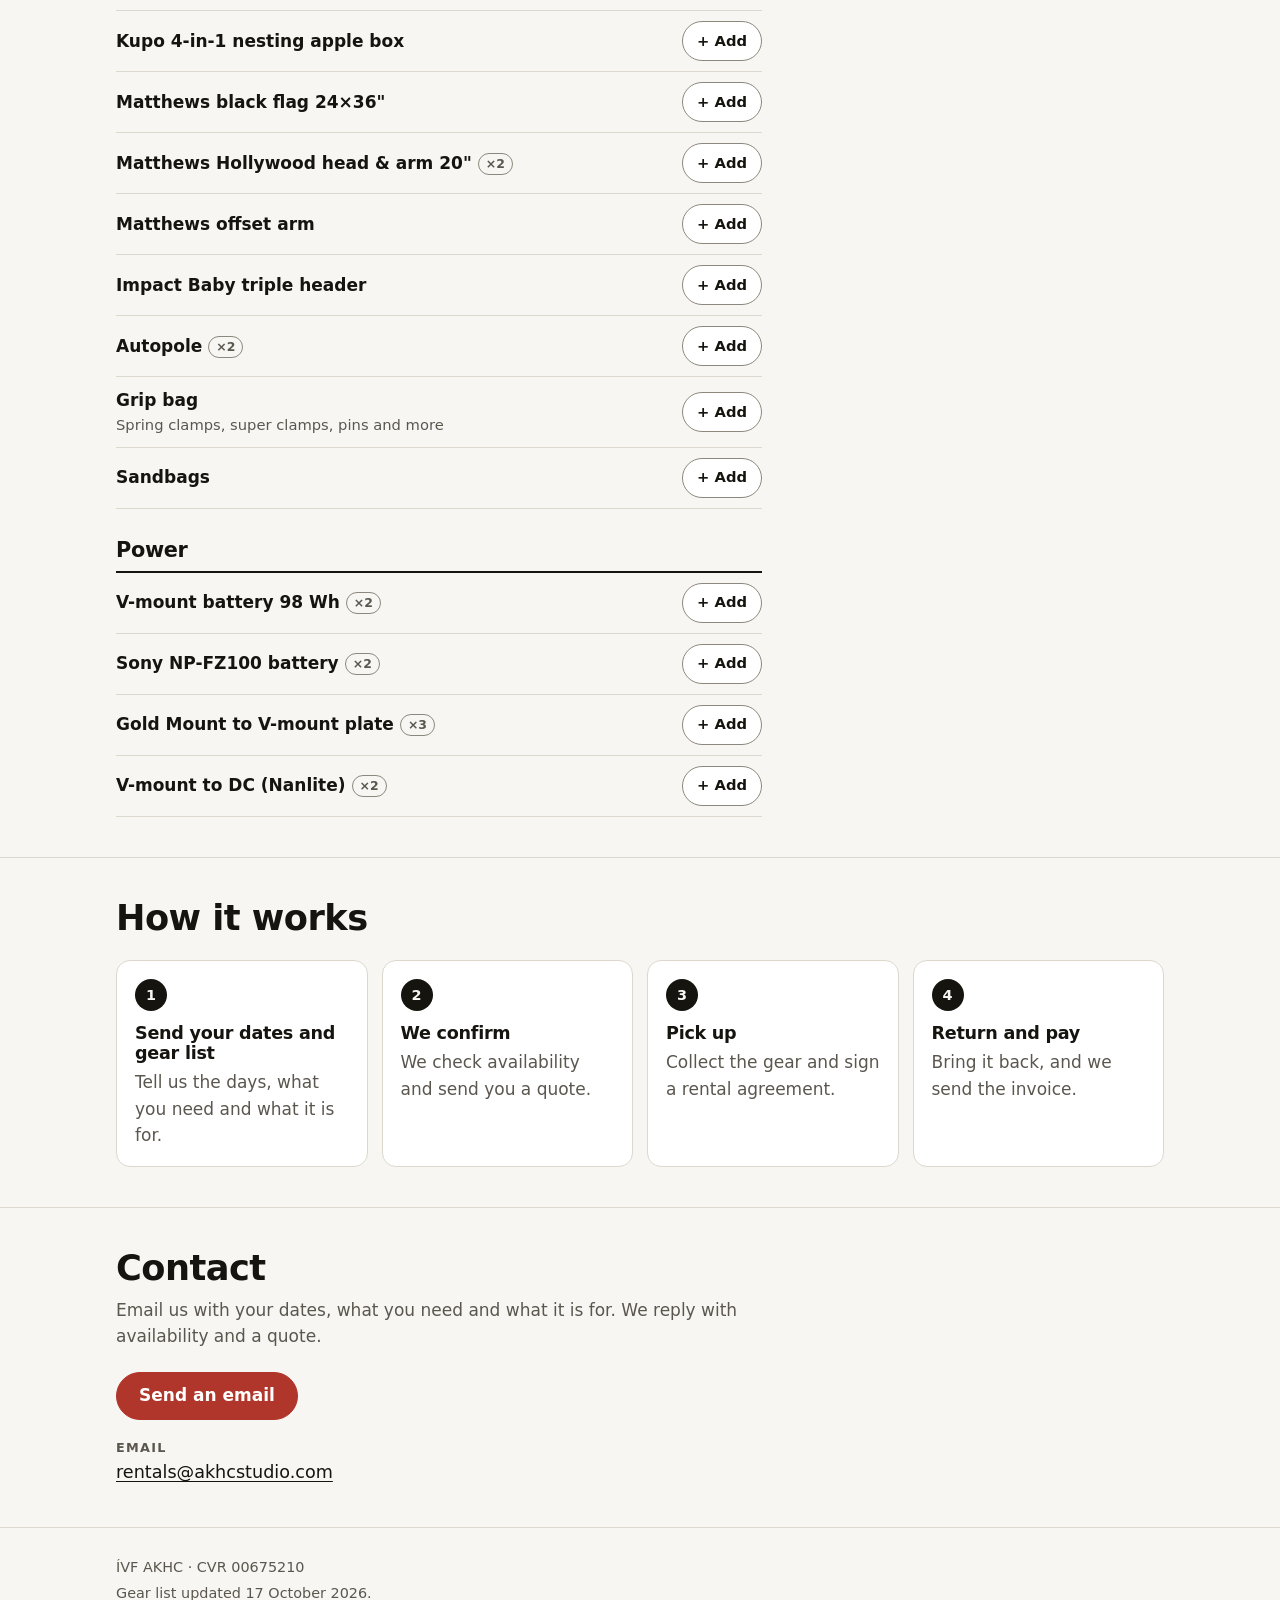
==== commit 28b89f9d: "Take prices off the site: the price comes with the quote No prices in the gear list, the package car" ====
--- a/index.html
+++ b/index.html
@@ -4,7 +4,7 @@
 <meta charset="utf-8">
 <meta name="viewport" content="width=device-width, initial-scale=1">
 <title>AKHC Studio Rental – cameras, lenses and lights for hire</title>
-<meta name="description" content="Cinema and photo gear for hire in the Faroe Islands: ARRI AMIRA, DJI Ronin 4D, Sony cameras, lenses, lighting, sound and grip. Day rates in DKK.">
+<meta name="description" content="Cinema and photo gear for hire in the Faroe Islands: ARRI AMIRA, DJI Ronin 4D, Sony cameras, lenses, lighting, sound and grip. Build a list and ask for a quote.">
 <!-- DRAFT: keeps search engines away. Delete the next line when the site is ready to go public. -->
 <meta name="robots" content="noindex">
 <meta name="color-scheme" content="light dark">
@@ -31,7 +31,7 @@
       <button type="button" data-lang="fo" lang="fo" aria-label="Føroyskt" aria-pressed="false">FO</button>
     </div>
     <nav class="nav" aria-label="Main" data-t-aria-label="navLabel">
-      <a href="#gear" data-t="navGear">Gear &amp; prices</a>
+      <a href="#gear" data-t="navGear">Gear</a>
       <a href="#list" data-t="navList">Your list</a>
       <a href="#how" data-t="navHow">How it works</a>
       <a href="#contact" data-t="navContact">Contact</a>
@@ -45,9 +45,9 @@
       <div class="hero-text">
         <p class="kicker" data-t="kicker">Gear rental · Faroe Islands</p>
         <h1 data-t="h1">Cameras, lenses and lights for hire.</h1>
-        <p class="lead" data-t="lead">Cinema and photo gear from a working filmmaker and photographer. Clear day rates, ready to pick up.</p>
+        <p class="lead" data-t="lead">Cinema and photo gear from a working filmmaker and photographer. Build your list and ask for a quote.</p>
         <p class="cta">
-          <a class="btn primary" href="#gear" data-t="ctaGear">See gear &amp; prices</a>
+          <a class="btn primary" href="#gear" data-t="ctaGear">See the gear</a>
           <a class="btn" href="#contact" data-t="ctaContact">Ask about dates</a>
         </p>
       </div>
@@ -62,7 +62,7 @@
     </div>
   </section>
 
-  <noscript><div class="wrap"><p class="notice" id="noscript">This page needs JavaScript to show the price list. Please turn it on, or contact us directly.</p></div></noscript>
+  <noscript><div class="wrap"><p class="notice" id="noscript">This page needs JavaScript to show the gear list. Please turn it on, or contact us directly.</p></div></noscript>
 
   <section class="band" id="packages" aria-labelledby="pkg-h" hidden>
     <div class="wrap">
@@ -74,8 +74,8 @@
   <section class="band" id="gear" aria-labelledby="gear-h">
     <div class="wrap gear-grid">
     <div class="gear-main">
-      <h2 id="gear-h" data-t="gearTitle">Gear &amp; day rates</h2>
-      <p class="sub" data-t="gearLead">Prices are per day in DKK, excluding VAT. For longer rentals, ask for a quote.</p>
+      <h2 id="gear-h" data-t="gearTitle">Gear</h2>
+      <p class="sub" data-t="gearLead">Add what you need to your list and send it to us. We check availability and reply with a quote.</p>
 
       <div class="tools">
         <label class="sr" for="q" data-t="searchLabel">Search the gear list</label>
@@ -86,7 +86,6 @@
 
       <div id="gear-list"></div>
       <p class="empty" id="empty" data-t="noMatch" hidden>Nothing matches that search.</p>
-      <p class="legend" id="legend"></p>
     </div>
     <aside class="list" id="list" aria-labelledby="list-h"></aside>
     </div>
@@ -97,7 +96,7 @@
       <h2 id="how-h" data-t="howTitle">How it works</h2>
       <ol class="steps">
         <li><h3 data-t="step1t">Send your dates and gear list</h3><p data-t="step1">Tell us the days, what you need and what it is for.</p></li>
-        <li><h3 data-t="step2t">We confirm</h3><p data-t="step2">We check availability and send you the price.</p></li>
+        <li><h3 data-t="step2t">We confirm</h3><p data-t="step2">We check availability and send you a quote.</p></li>
         <li><h3 data-t="step3t">Pick up</h3><p data-t="step3">Collect the gear and sign a rental agreement.</p></li>
         <li><h3 data-t="step4t">Return and pay</h3><p data-t="step4">Bring it back, and we send the invoice.</p></li>
       </ol>
@@ -107,7 +106,7 @@
   <section class="band" id="contact" aria-labelledby="contact-h">
     <div class="wrap">
       <h2 id="contact-h" data-t="contactTitle">Contact</h2>
-      <p class="sub" data-t="contactLead">Email us with your dates, what you need and what it is for. We reply with availability and a price.</p>
+      <p class="sub" data-t="contactLead">Email us with your dates, what you need and what it is for. We reply with availability and a quote.</p>
       <div id="contact-body"></div>
     </div>
   </section>
@@ -118,7 +117,7 @@
 <footer class="site-footer">
   <div class="wrap">
     <p id="foot-company"></p>
-    <p><span data-t="footPrices">Prices in DKK excluding VAT.</span> <span id="foot-updated"></span></p>
+    <p id="foot-updated"></p>
   </div>
 </footer>
 </body>
--- a/css/style.css
+++ b/css/style.css
@@ -99,13 +99,10 @@
 @media (min-width: 720px) { .cards { grid-template-columns: 1fr 1fr; } }
 .card { background: var(--surface); border: 1px solid var(--line); border-radius: var(--radius); padding: 20px; display: flex; flex-direction: column; gap: 10px; }
 .card h3 { font-size: 1.25rem; }
-.card p.price { font-size: 2rem; font-weight: 750; letter-spacing: -0.02em; color: var(--text); }
-.card .price small { font-size: .9rem; font-weight: 500; color: var(--muted); letter-spacing: 0; }
 .card p { color: var(--muted); }
-.card .est { margin: 0 0 0 8px; vertical-align: 4px; }
-
-/* Search and category chips (the list is kept narrower than the page so names and prices stay close) */
-.tools, .meta, .cat, .legend, .empty { max-width: 860px; }
+
+/* Search and category chips (the list is kept narrower than the page so a name and its Add button stay close) */
+.tools, .meta, .cat, .empty { max-width: 860px; }
 .tools { margin-top: 22px; display: grid; gap: 12px; }
 #q { width: 100%; min-height: 48px; font: inherit; color: var(--text); background: var(--surface); border: 1.5px solid var(--edge); border-radius: 12px; padding: 0 14px; }
 #q::placeholder { color: var(--muted); opacity: 1; }
@@ -118,18 +115,11 @@
 .cat { margin-top: 30px; }
 .cat h3 { font-size: 1.3rem; padding-bottom: 8px; border-bottom: 2px solid var(--text); }
 .items { list-style: none; margin: 0; padding: 0; }
-.item { display: grid; grid-template-columns: 1fr auto; gap: 2px 16px; align-items: baseline; padding: 13px 0; border-bottom: 1px solid var(--line); }
+.item { display: grid; grid-template-columns: minmax(0, 1fr) auto; gap: 2px 16px; align-items: center; padding: 10px 0; border-bottom: 1px solid var(--line); }
 .item-name { font-weight: 600; }
 .qty { display: inline-block; margin-left: 6px; padding: 0 7px; border-radius: 999px; border: 1px solid var(--edge); font-size: .78rem; font-weight: 600; color: var(--muted); vertical-align: 1px; white-space: nowrap; }
 .item-note { display: block; color: var(--muted); font-size: .92rem; }
-.item-price { grid-column: 2; grid-row: 1; text-align: right; white-space: nowrap; font-variant-numeric: tabular-nums; }
-.item-price .amt { font-weight: 700; font-size: 1.05rem; }
-.item-price .unit { color: var(--muted); font-size: .8rem; }
-.est { display: inline-block; margin-right: 6px; padding: 0 6px; border-radius: 6px; background: var(--warn-bg); color: var(--warn-text); font-size: .72rem; font-weight: 700; letter-spacing: .03em; }
-.ask { color: var(--muted); font-size: .92rem; }
-@media (max-width: 560px) { .item-price .unit { display: block; line-height: 1.3; } }
 .empty { margin-top: 24px; color: var(--muted); }
-.legend { margin-top: 22px; color: var(--muted); font-size: .9rem; }
 
 /* How it works */
 .steps { list-style: none; margin: 22px 0 0; padding: 0; display: grid; gap: 14px; counter-reset: s; }
@@ -150,7 +140,7 @@
 .site-footer { border-top: 1px solid var(--line); padding-block: 28px 40px; color: var(--muted); font-size: .9rem; display: grid; gap: 4px; }
 .site-footer .wrap { display: grid; gap: 4px; }
 
-/* Your list: the quote request. A panel beside the price list on a wide screen, below it on a phone. */
+/* Your list: the quote request. A panel beside the gear list on a wide screen, below it on a phone. */
 button.btn { font: inherit; font-weight: 600; cursor: pointer; }
 .btn:disabled { opacity: .5; cursor: not-allowed; }
 .gear-grid { display: grid; gap: 32px; }
@@ -169,7 +159,6 @@
 .list-items li { display: grid; grid-template-columns: minmax(0, 1fr) auto; gap: 4px 12px; align-items: center; padding: 10px 0; border-bottom: 1px solid var(--line); }
 .list-items li:first-child { border-top: 1px solid var(--line); }
 .list-items .nm { font-weight: 600; }
-.list-items .pr { color: var(--muted); font-size: .88rem; font-variant-numeric: tabular-nums; }
 .list-ctl { display: inline-flex; align-items: center; gap: 4px; }
 .stepper { display: inline-flex; align-items: center; border: 1.5px solid var(--edge); border-radius: 999px; background: var(--surface); }
 .stepper button { font: inherit; font-weight: 700; font-size: 1.1rem; width: 40px; min-height: 40px; border: 0; border-radius: 999px; background: transparent; color: var(--text); cursor: pointer; }
@@ -179,17 +168,13 @@
 .rm:hover { color: var(--text); }
 .add { font: inherit; font-weight: 600; font-size: .92rem; min-height: 40px; padding: 0 14px; border-radius: 999px; border: 1.5px solid var(--edge); background: var(--surface); color: var(--text); cursor: pointer; white-space: nowrap; }
 .add:hover { border-color: var(--text); }
-.item-add { grid-column: 2; grid-row: 2; justify-self: end; margin-top: 6px; }
+.item-add { grid-column: 2; grid-row: 1; justify-self: end; }
 .list label { display: grid; gap: 5px; font-size: .78rem; font-weight: 600; letter-spacing: .07em; text-transform: uppercase; color: var(--muted); min-width: 0; }
 .list input, .list textarea { font: inherit; font-size: 1rem; font-weight: 400; letter-spacing: 0; text-transform: none; color: var(--text); background: var(--bg); border: 1.5px solid var(--edge); border-radius: 10px; padding: 10px 12px; min-height: 46px; width: 100%; min-width: 0; }
 .list textarea { resize: vertical; line-height: 1.4; }
 .list-dates { display: grid; grid-template-columns: repeat(auto-fit, minmax(min(100%, 140px), 1fr)); gap: 10px; }
 .list-form { display: grid; gap: 10px; }
-.list-sum { margin: 0; display: grid; grid-template-columns: 1fr auto; gap: 4px 12px; font-variant-numeric: tabular-nums; }
-.list-sum dt { color: var(--muted); }
-.list-sum dd { margin: 0; text-align: right; }
-.list-sum .big { font-weight: 750; font-size: 1.25rem; color: var(--text); }
-.list .note { color: var(--muted); font-size: .9rem; margin-top: 8px; }
+.list .note { color: var(--muted); font-size: .9rem; }
 .list .notice { margin-top: 0; }
 .list .actions { display: flex; flex-wrap: wrap; gap: 8px 10px; align-items: center; }
 .list .actions.small { gap: 2px 18px; }
@@ -211,6 +196,6 @@
   .listbar, .item-add, .list .actions, .list .status, .list-form, .stepper button, .rm, .list .notice, #list-link { display: none !important; }
   .stepper { border: 0; }
   .list { border: 0; padding: 0; position: static; max-height: none; overflow: visible; }
-  /* "Print or save as PDF" in Your list: only the list, the dates and the estimate */
+  /* "Print or save as PDF" in Your list: only the list and the dates */
   body.print-list main > section:not(#gear), body.print-list .gear-main, body.print-list .site-footer { display: none !important; }
 }
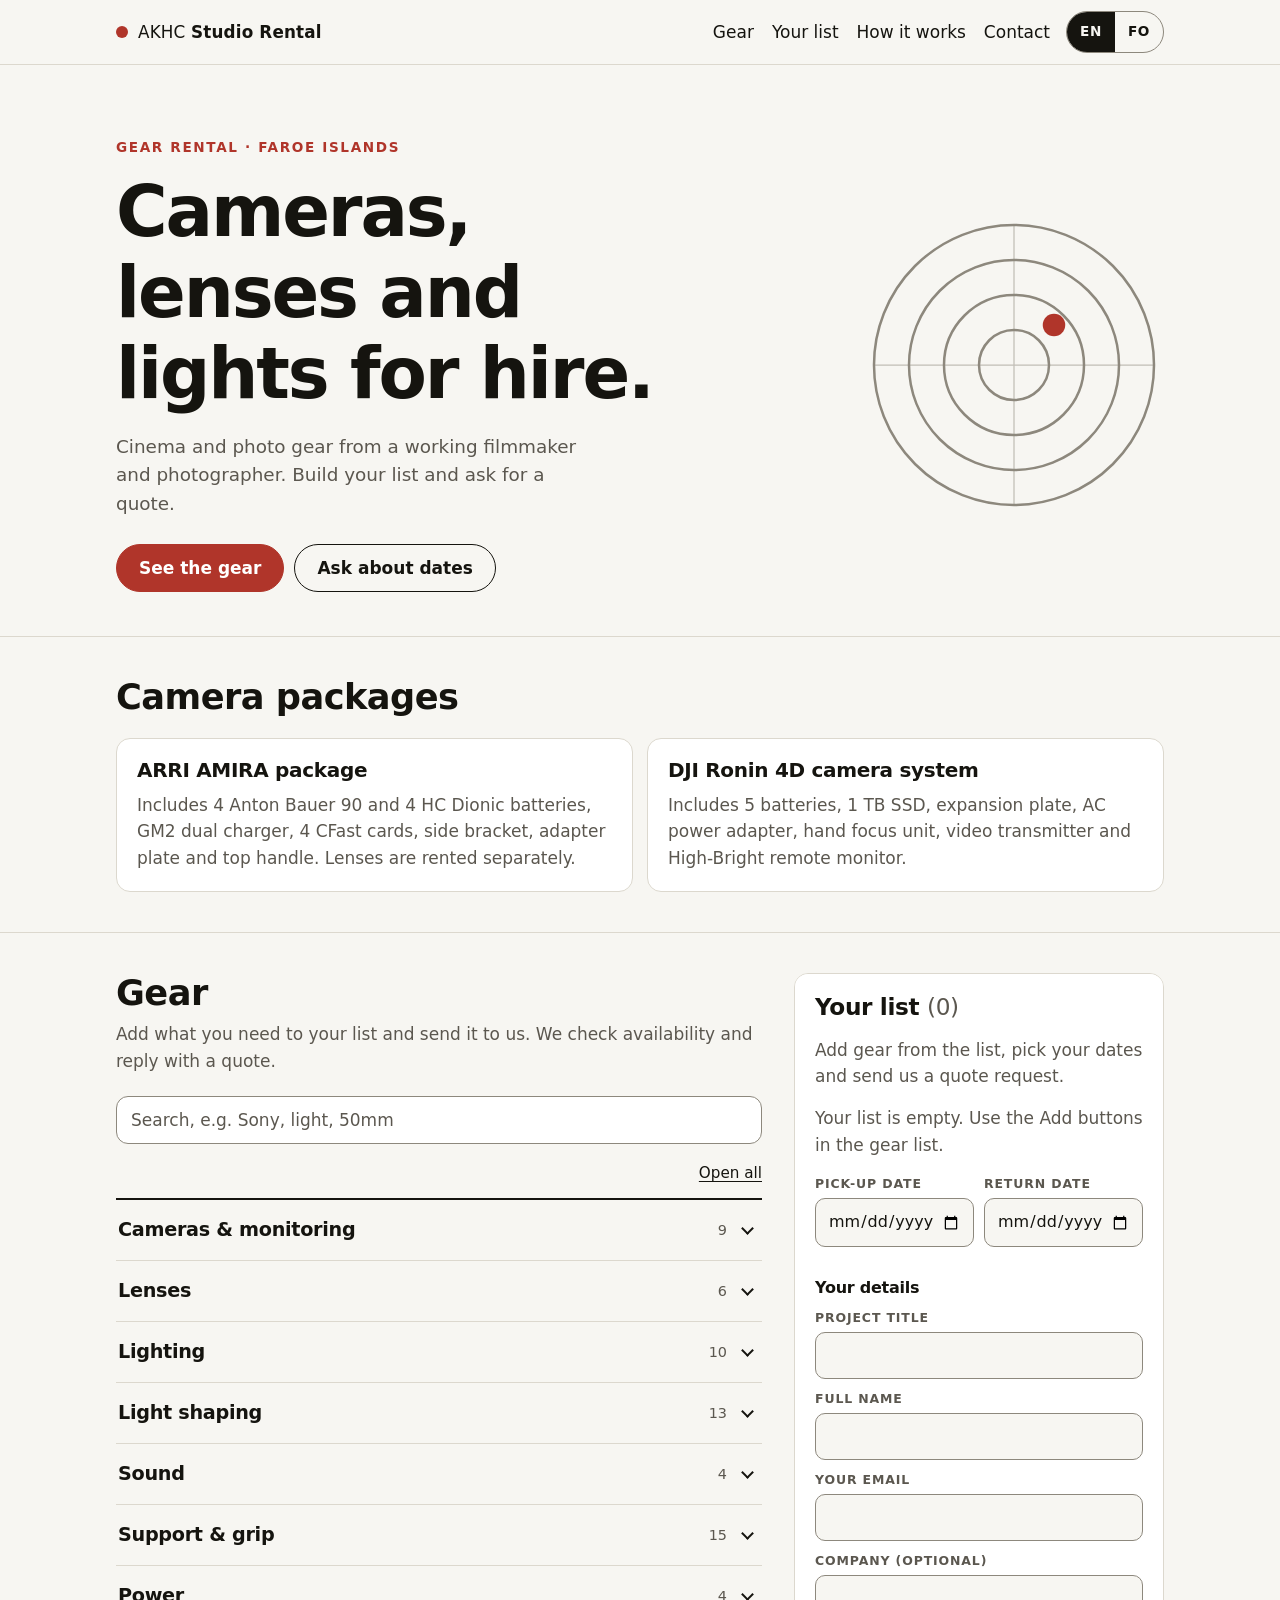
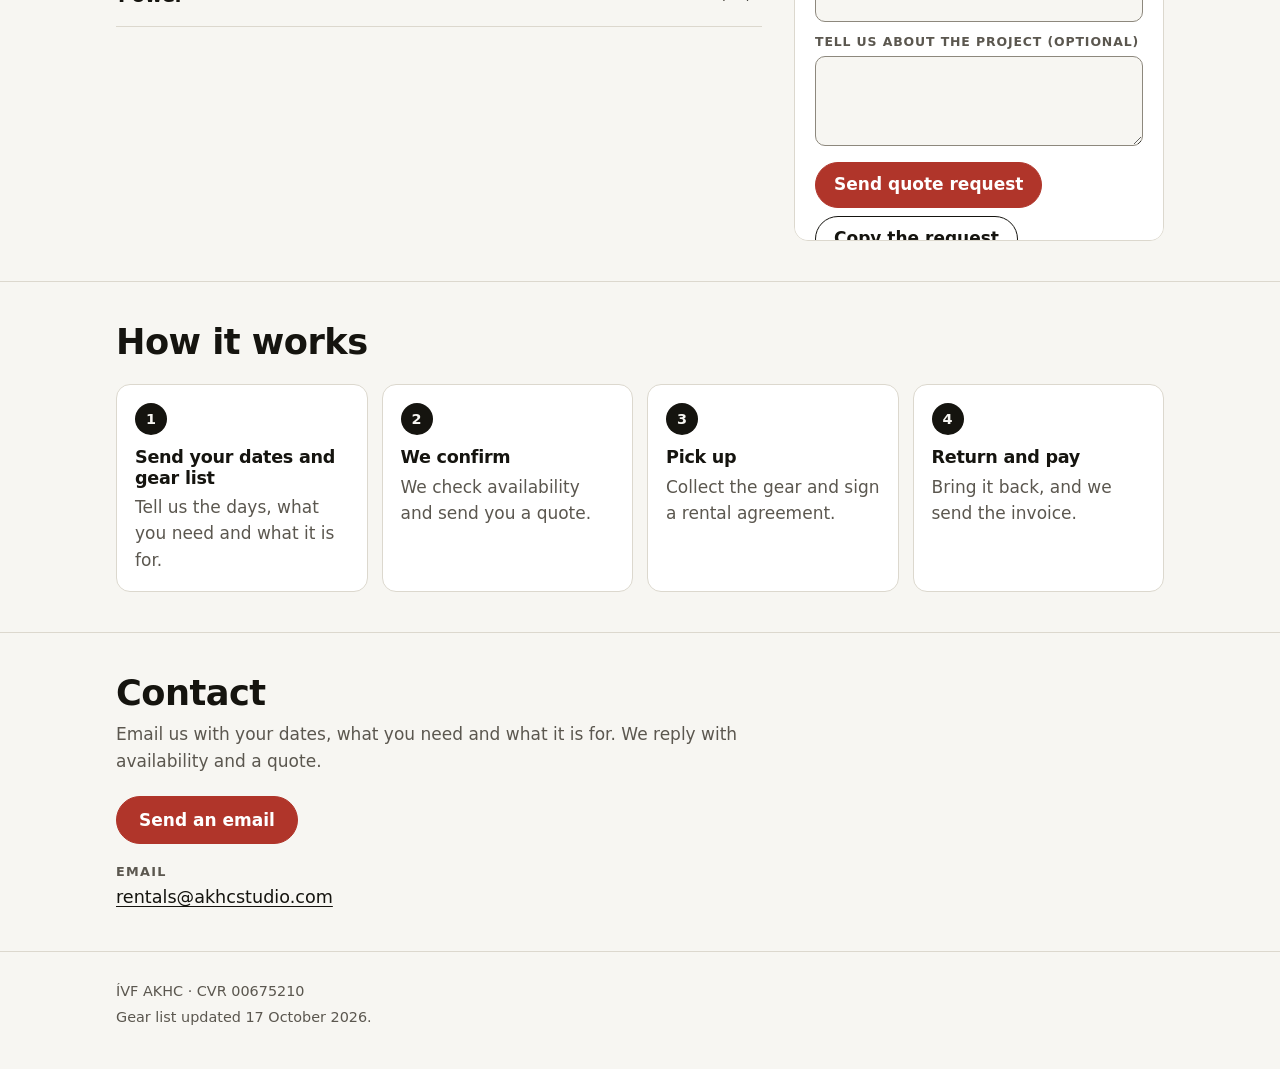
==== commit cfb95e1e: "Gear list: one drop-down per category, closed at start The page opens as a short list of category na" ====
--- a/index.html
+++ b/index.html
@@ -80,9 +80,11 @@
       <div class="tools">
         <label class="sr" for="q" data-t="searchLabel">Search the gear list</label>
         <input id="q" type="search" autocomplete="off" placeholder="Search, e.g. Sony, light, 50mm" data-t-placeholder="searchPh">
-        <nav class="chips" id="chips" aria-label="Jump to a category" data-t-aria-label="jumpLabel"></nav>
       </div>
-      <p class="meta" id="count" role="status" aria-live="polite"></p>
+      <div class="cat-bar">
+        <p class="meta" id="count" role="status" aria-live="polite"></p>
+        <button type="button" class="linkbtn" id="cats-all" hidden></button>
+      </div>
 
       <div id="gear-list"></div>
       <p class="empty" id="empty" data-t="noMatch" hidden>Nothing matches that search.</p>
--- a/css/style.css
+++ b/css/style.css
@@ -101,19 +101,29 @@
 .card h3 { font-size: 1.25rem; }
 .card p { color: var(--muted); }
 
-/* Search and category chips (the list is kept narrower than the page so a name and its Add button stay close) */
-.tools, .meta, .cat, .empty { max-width: 860px; }
+/* Search (the list is kept narrower than the page so a name and its Add button stay close) */
+.tools, .cat-bar, #gear-list, .empty { max-width: 860px; }
 .tools { margin-top: 22px; display: grid; gap: 12px; }
 #q { width: 100%; min-height: 48px; font: inherit; color: var(--text); background: var(--surface); border: 1.5px solid var(--edge); border-radius: 12px; padding: 0 14px; }
 #q::placeholder { color: var(--muted); opacity: 1; }
-.chips { display: flex; flex-wrap: wrap; gap: 8px; }
-.chips a { display: inline-flex; align-items: center; min-height: 40px; padding: 0 14px; border: 1px solid var(--edge); border-radius: 999px; font-size: .92rem; text-decoration: none; background: var(--surface); }
-.chips a:hover { border-color: var(--text); }
-.meta { color: var(--muted); font-size: .9rem; margin-top: 12px; min-height: 1.4em; }
+.cat-bar { display: flex; align-items: center; justify-content: space-between; gap: 12px; margin-top: 10px; min-height: 40px; }
+.meta { color: var(--muted); font-size: .9rem; }
+.cat-bar .linkbtn { margin-left: auto; white-space: nowrap; }
 
 /* Gear list */
-.cat { margin-top: 30px; }
-.cat h3 { font-size: 1.3rem; padding-bottom: 8px; border-bottom: 2px solid var(--text); }
+#gear-list { margin-top: 4px; border-top: 2px solid var(--text); }
+/* One drop-down per category, all closed when the page opens (app.js) */
+.cat { border-bottom: 1px solid var(--line); }
+.cat summary { display: flex; align-items: center; gap: 12px; min-height: 60px; padding: 8px 2px; cursor: pointer; list-style: none; }
+.cat summary::-webkit-details-marker { display: none; }
+.cat summary h3 { flex: 1; min-width: 0; font-size: 1.2rem; }
+.cat summary:hover h3 { text-decoration: underline; text-decoration-thickness: 1.5px; text-underline-offset: 5px; }
+.cat-n { color: var(--muted); font-size: .9rem; font-variant-numeric: tabular-nums; }
+.cat summary::after { content: ""; flex: none; width: 9px; height: 9px; margin: -4px 8px 0 4px; border-right: 2px solid currentColor; border-bottom: 2px solid currentColor; transform: rotate(45deg); }
+.cat[open] summary::after { transform: rotate(-135deg); margin-top: 6px; }
+@media (prefers-reduced-motion: no-preference) { .cat summary::after { transition: transform .15s; } }
+.cat[open] > .items { border-top: 1px solid var(--line); margin-bottom: 14px; }
+.cat[open] .item:last-child { border-bottom: 0; }
 .items { list-style: none; margin: 0; padding: 0; }
 .item { display: grid; grid-template-columns: minmax(0, 1fr) auto; gap: 2px 16px; align-items: center; padding: 10px 0; border-bottom: 1px solid var(--line); }
 .item-name { font-weight: 600; }
@@ -188,7 +198,7 @@
 @media (min-width: 1000px) { .listbar { display: none !important; } body.has-list { padding-bottom: 0; } }
 
 @media print {
-  .site-header, .hero, .tools, .chips, .skip, #contact .btn, .lang { display: none !important; }
+  .site-header, .hero, .tools, .cat-bar, .cat summary::after, .skip, #contact .btn, .lang { display: none !important; }
   body { background: #fff; color: #000; font-size: 11pt; }
   .band { border: 0; padding-block: 12px; }
   .card, .steps li { border-color: #999; }
